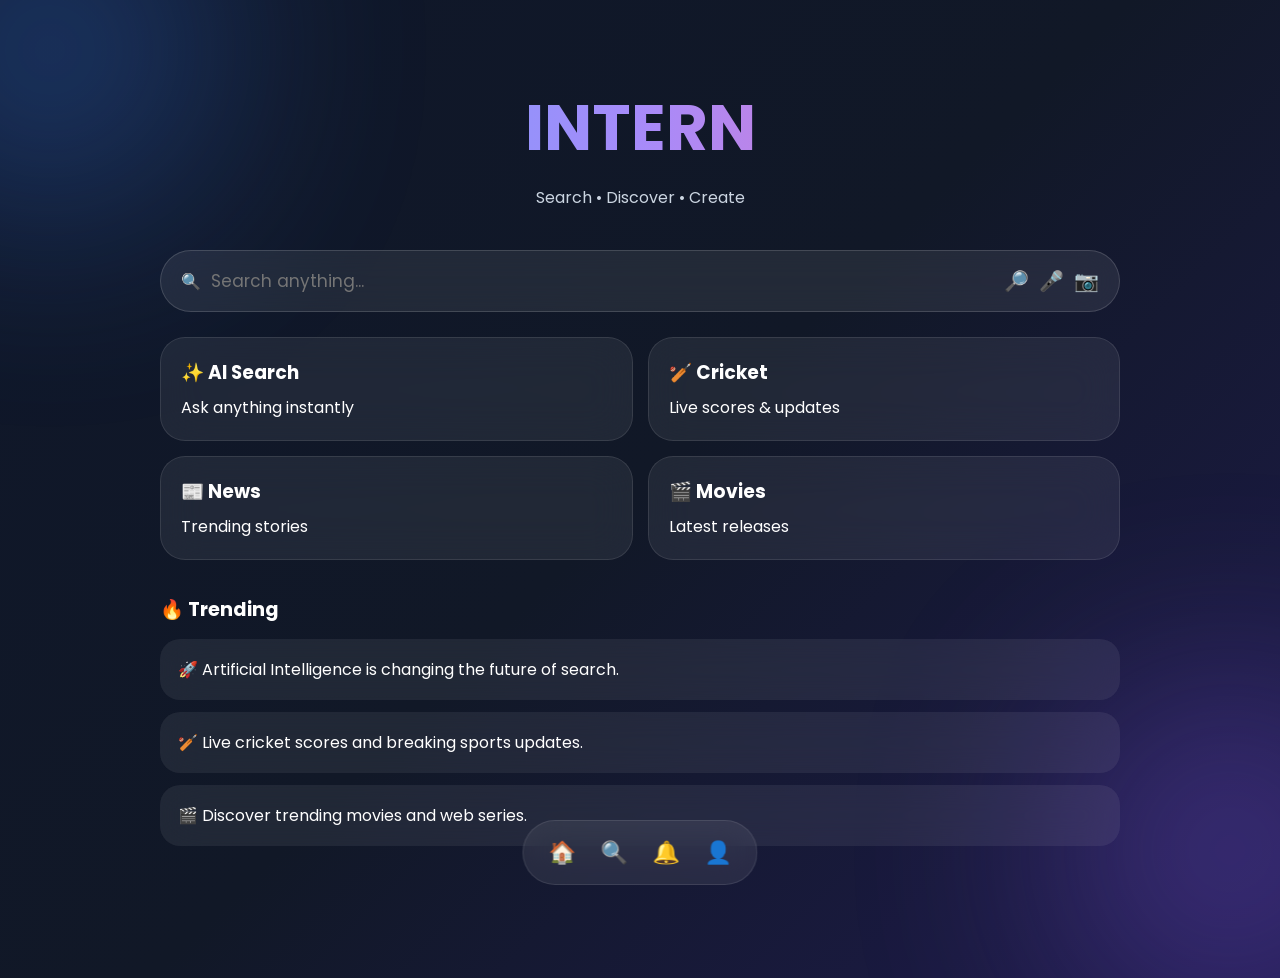
==== index.html @ 90d8533b "Update index.html" ====
<!DOCTYPE html>
<html lang="en">
<head>
<meta charset="UTF-8">
<meta name="viewport" content="width=device-width, initial-scale=1.0">
<title>Intern</title>

<link href="https://fonts.googleapis.com/css2?family=Poppins:wght@300;400;600;700&display=swap" rel="stylesheet">

<style>
*{
margin:0;
padding:0;
box-sizing:border-box;
font-family:'Poppins',sans-serif;
}

body{
background:linear-gradient(135deg,#0f172a,#111827,#1e1b4b);
min-height:100vh;
color:white;
overflow-x:hidden;
}

.glow{
position:fixed;
width:300px;
height:300px;
border-radius:50%;
filter:blur(120px);
opacity:.4;
z-index:-1;
}

.g1{
background:#3b82f6;
top:-100px;
left:-100px;
}

.g2{
background:#8b5cf6;
bottom:-100px;
right:-100px;
}

.container{
padding:30px 20px 120px;
max-width:1000px;
margin:auto;
}

.logo{
font-size:4rem;
font-weight:700;
text-align:center;
background:linear-gradient(90deg,#60a5fa,#a78bfa,#f472b6);
-webkit-background-clip:text;
-webkit-text-fill-color:transparent;
margin-top:50px;
}

.tagline{
text-align:center;
color:#cbd5e1;
margin-top:10px;
margin-bottom:40px;
}

.search{
background:rgba(255,255,255,.08);
backdrop-filter:blur(20px);
border:1px solid rgba(255,255,255,.15);
border-radius:999px;
padding:15px 20px;
display:flex;
align-items:center;
gap:10px;
width:100%;
}

.search input{
flex:1;
background:none;
border:none;
outline:none;
color:white;
font-size:17px;
}

.search button{
background:none;
border:none;
font-size:20px;
cursor:pointer;
color:white;
}

.actions{
display:grid;
grid-template-columns:repeat(2,1fr);
gap:15px;
margin-top:25px;
}

.card{
background:rgba(255,255,255,.07);
backdrop-filter:blur(20px);
border:1px solid rgba(255,255,255,.1);
border-radius:25px;
padding:20px;
transition:.3s;
cursor:pointer;
}

.card:hover{
transform:translateY(-5px);
}

.card h3{
margin-bottom:8px;
}

.section-title{
margin-top:35px;
margin-bottom:15px;
font-size:1.2rem;
}

.news{
background:rgba(255,255,255,.07);
backdrop-filter:blur(20px);
padding:18px;
border-radius:20px;
margin-bottom:12px;
}

.bottom{
position:fixed;
bottom:15px;
left:50%;
transform:translateX(-50%);
background:rgba(255,255,255,.08);
backdrop-filter:blur(20px);
padding:15px 25px;
border-radius:999px;
display:flex;
gap:25px;
border:1px solid rgba(255,255,255,.1);
font-size:22px;
}

.bottom span{
cursor:pointer;
}
</style>
</head>

<body>

<div class="glow g1"></div>
<div class="glow g2"></div>

<div class="container">

<div class="logo">INTERN</div>
<div class="tagline">Search • Discover • Create</div>

<form class="search" action="https://www.google.com/search" method="GET">
<span>🔍</span>
<input type="text" name="q" placeholder="Search anything..." required>
<button type="submit">🔎</button>
<button type="button">🎤</button>
<button type="button">📷</button>
</form>

<div class="actions">

<div class="card">
<h3>✨ AI Search</h3>
<p>Ask anything instantly</p>
</div>

<div class="card">
<h3>🏏 Cricket</h3>
<p>Live scores & updates</p>
</div>

<div class="card">
<h3>📰 News</h3>
<p>Trending stories</p>
</div>

<div class="card">
<h3>🎬 Movies</h3>
<p>Latest releases</p>
</div>

</div>

<h2 class="section-title">🔥 Trending</h2>

<div class="news">
🚀 Artificial Intelligence is changing the future of search.
</div>

<div class="news">
🏏 Live cricket scores and breaking sports updates.
</div>

<div class="news">
🎬 Discover trending movies and web series.
</div>

</div>

<div class="bottom">
<span>🏠</span>
<span>🔍</span>
<span>🔔</span>
<span>👤</span>
</div>

<script>
const cards = document.querySelectorAll('.card');

cards.forEach((card,index)=>{
card.style.opacity='0';
card.style.transform='translateY(30px)';

setTimeout(()=>{
card.style.transition='0.5s';
card.style.opacity='1';
card.style.transform='translateY(0)';
},index*150);
});
</script>

</body>
</html>
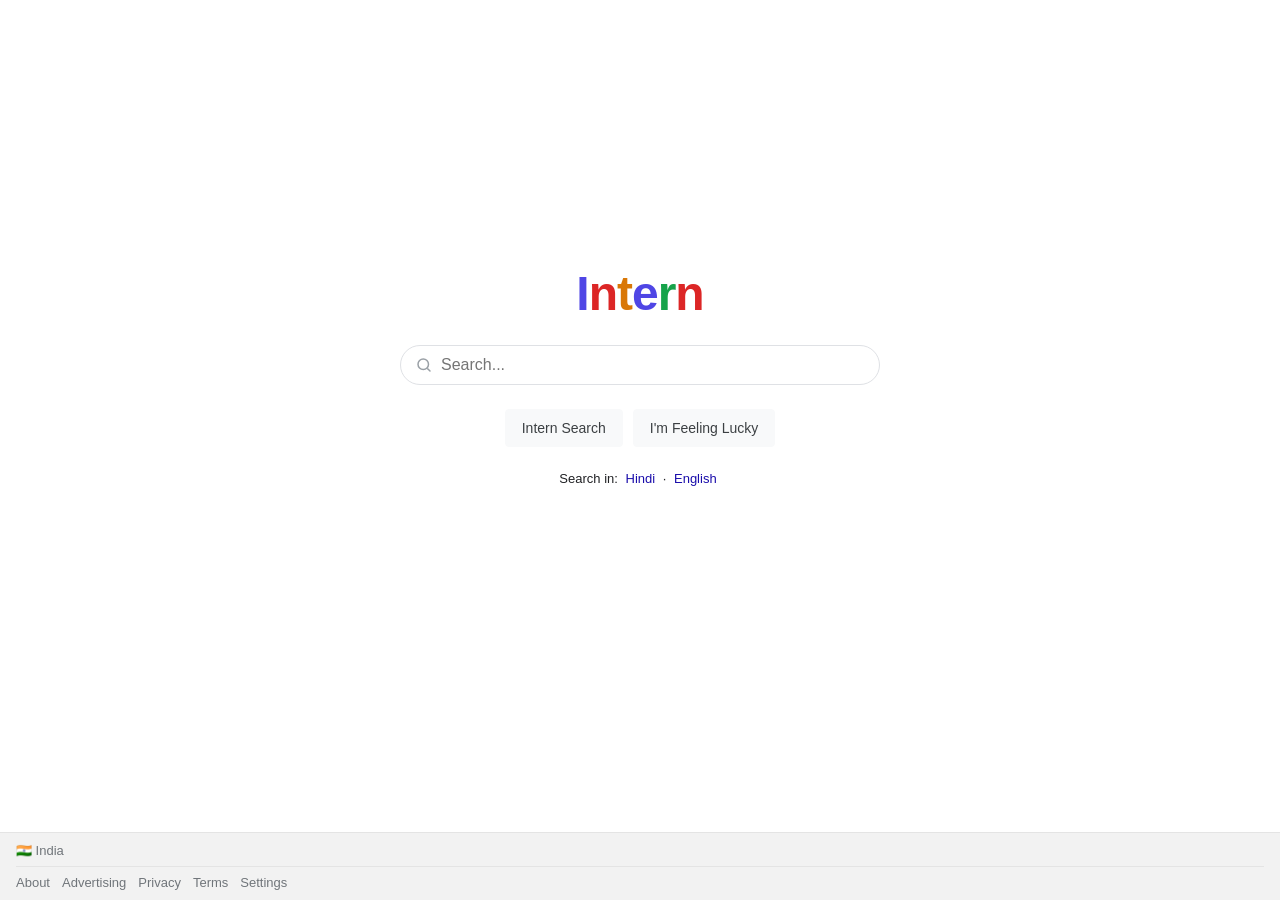
==== commit 091fe0ae: "Update index.html" ====
--- a/index.html
+++ b/index.html
@@ -1,240 +1,262 @@
 <!DOCTYPE html>
 <html lang="en">
 <head>
-<meta charset="UTF-8">
-<meta name="viewport" content="width=device-width, initial-scale=1.0">
-<title>Intern</title>
-
-<link href="https://fonts.googleapis.com/css2?family=Poppins:wght@300;400;600;700&display=swap" rel="stylesheet">
-
-<style>
-*{
-margin:0;
-padding:0;
-box-sizing:border-box;
-font-family:'Poppins',sans-serif;
-}
-
-body{
-background:linear-gradient(135deg,#0f172a,#111827,#1e1b4b);
-min-height:100vh;
-color:white;
-overflow-x:hidden;
-}
-
-.glow{
-position:fixed;
-width:300px;
-height:300px;
-border-radius:50%;
-filter:blur(120px);
-opacity:.4;
-z-index:-1;
-}
-
-.g1{
-background:#3b82f6;
-top:-100px;
-left:-100px;
-}
-
-.g2{
-background:#8b5cf6;
-bottom:-100px;
-right:-100px;
-}
-
-.container{
-padding:30px 20px 120px;
-max-width:1000px;
-margin:auto;
-}
-
-.logo{
-font-size:4rem;
-font-weight:700;
-text-align:center;
-background:linear-gradient(90deg,#60a5fa,#a78bfa,#f472b6);
--webkit-background-clip:text;
--webkit-text-fill-color:transparent;
-margin-top:50px;
-}
-
-.tagline{
-text-align:center;
-color:#cbd5e1;
-margin-top:10px;
-margin-bottom:40px;
-}
-
-.search{
-background:rgba(255,255,255,.08);
-backdrop-filter:blur(20px);
-border:1px solid rgba(255,255,255,.15);
-border-radius:999px;
-padding:15px 20px;
-display:flex;
-align-items:center;
-gap:10px;
-width:100%;
-}
-
-.search input{
-flex:1;
-background:none;
-border:none;
-outline:none;
-color:white;
-font-size:17px;
-}
-
-.search button{
-background:none;
-border:none;
-font-size:20px;
-cursor:pointer;
-color:white;
-}
-
-.actions{
-display:grid;
-grid-template-columns:repeat(2,1fr);
-gap:15px;
-margin-top:25px;
-}
-
-.card{
-background:rgba(255,255,255,.07);
-backdrop-filter:blur(20px);
-border:1px solid rgba(255,255,255,.1);
-border-radius:25px;
-padding:20px;
-transition:.3s;
-cursor:pointer;
-}
-
-.card:hover{
-transform:translateY(-5px);
-}
-
-.card h3{
-margin-bottom:8px;
-}
-
-.section-title{
-margin-top:35px;
-margin-bottom:15px;
-font-size:1.2rem;
-}
-
-.news{
-background:rgba(255,255,255,.07);
-backdrop-filter:blur(20px);
-padding:18px;
-border-radius:20px;
-margin-bottom:12px;
-}
-
-.bottom{
-position:fixed;
-bottom:15px;
-left:50%;
-transform:translateX(-50%);
-background:rgba(255,255,255,.08);
-backdrop-filter:blur(20px);
-padding:15px 25px;
-border-radius:999px;
-display:flex;
-gap:25px;
-border:1px solid rgba(255,255,255,.1);
-font-size:22px;
-}
-
-.bottom span{
-cursor:pointer;
-}
-</style>
+  <meta charset="UTF-8" />
+  <meta name="viewport" content="width=device-width, initial-scale=1.0" />
+  <title>Intern Search</title>
+  <style>
+    * { box-sizing: border-box; margin: 0; padding: 0; }
+    body { font-family: Arial, sans-serif; background: #fff; }
+
+    /* HOME */
+    #home { min-height: 100vh; display: flex; flex-direction: column; }
+    #home-inner { flex: 1; display: flex; flex-direction: column; align-items: center; justify-content: center; padding: 0 16px 80px; }
+    .logo { font-size: 48px; font-weight: 700; letter-spacing: -1px; cursor: pointer; }
+    .logo span:nth-child(1) { color: #4f46e5; }
+    .logo span:nth-child(2) { color: #dc2626; }
+    .logo span:nth-child(3) { color: #d97706; }
+    .logo span:nth-child(4) { color: #4f46e5; }
+    .logo span:nth-child(5) { color: #16a34a; }
+    .logo span:nth-child(6) { color: #dc2626; }
+    .search-bar { display: flex; align-items: center; border: 1px solid #dfe1e5; border-radius: 24px; padding: 10px 14px; gap: 8px; width: 100%; max-width: 480px; margin-top: 24px; }
+    .search-bar:focus-within { box-shadow: 0 1px 6px rgba(32,33,36,0.28); border-color: transparent; }
+    .search-bar input { flex: 1; border: none; outline: none; font-size: 16px; color: #202124; min-width: 0; }
+    .clear-btn { background: none; border: none; cursor: pointer; padding: 2px; display: none; }
+    .home-btns { display: flex; gap: 10px; margin-top: 24px; flex-wrap: wrap; justify-content: center; }
+    .home-btn { background: #f8f9fa; border: 1px solid #f8f9fa; border-radius: 4px; padding: 10px 16px; font-size: 14px; color: #3c4043; cursor: pointer; }
+    .home-btn:hover { border-color: #dadce0; box-shadow: 0 1px 2px rgba(0,0,0,0.1); }
+    .lang-line { margin-top: 24px; font-size: 13px; color: #202124; }
+    .lang-line a { color: #1a0dab; text-decoration: none; margin: 0 4px; }
+    #home-footer { background: #f2f2f2; border-top: 1px solid #e4e4e4; padding: 10px 16px; }
+    .footer-links { display: flex; flex-wrap: wrap; gap: 12px; margin-top: 8px; border-top: 1px solid #e4e4e4; padding-top: 8px; }
+    .footer-links a { color: #70757a; text-decoration: none; font-size: 13px; }
+
+    /* RESULTS */
+    #results { display: none; min-height: 100vh; }
+    #top-nav { position: sticky; top: 0; background: #fff; z-index: 100; border-bottom: 1px solid #ebebeb; }
+    #nav-inner { display: flex; align-items: center; padding: 8px 12px; gap: 10px; }
+    .mini-logo { font-size: 24px; font-weight: 700; cursor: pointer; letter-spacing: -1px; flex-shrink: 0; }
+    .top-bar { display: flex; align-items: center; border: 1px solid #dfe1e5; border-radius: 22px; padding: 7px 12px; gap: 6px; flex: 1; min-width: 0; }
+    .top-bar input { flex: 1; border: none; outline: none; font-size: 15px; color: #202124; min-width: 0; }
+    .avatar { width: 30px; height: 30px; border-radius: 50%; background: linear-gradient(135deg,#4f46e5,#7c3aed); color: #fff; display: flex; align-items: center; justify-content: center; font-weight: 700; font-size: 13px; flex-shrink: 0; }
+    #tabs { display: flex; overflow-x: auto; padding: 0 12px; border-top: 1px solid #ebebeb; scrollbar-width: none; }
+    #tabs::-webkit-scrollbar { display: none; }
+    .tab-btn { background: none; border: none; border-bottom: 3px solid transparent; padding: 9px 12px; font-size: 13px; color: #70757a; cursor: pointer; white-space: nowrap; font-family: Arial,sans-serif; flex-shrink: 0; }
+    .tab-btn.active { color: #1a73e8; border-bottom: 3px solid #1a73e8; }
+    #results-body { padding: 10px 14px 40px; }
+    .stats { font-size: 12px; color: #70757a; margin-bottom: 14px; }
+    .result-item { margin-bottom: 24px; }
+    .result-site { display: flex; align-items: center; gap: 6px; margin-bottom: 3px; }
+    .site-name { font-size: 13px; color: #202124; overflow: hidden; text-overflow: ellipsis; white-space: nowrap; }
+    .site-url { font-size: 11px; color: #70757a; overflow: hidden; text-overflow: ellipsis; white-space: nowrap; }
+    .result-title { display: block; font-size: 17px; color: #1a0dab; text-decoration: none; line-height: 1.3; margin-bottom: 3px; word-break: break-word; }
+    .result-title:hover { text-decoration: underline; }
+    .result-snippet { font-size: 13px; color: #4d5156; line-height: 1.55; word-break: break-word; }
+    .image-grid { display: grid; grid-template-columns: repeat(3,1fr); gap: 6px; }
+    .image-card img { width: 100%; height: 90px; object-fit: cover; border-radius: 6px; background: #f8f9fa; display: block; }
+    .image-cap { font-size: 10px; color: #70757a; margin-top: 3px; overflow: hidden; text-overflow: ellipsis; white-space: nowrap; }
+    .loading-bar { height: 3px; background: #e8eaed; border-radius: 2px; overflow: hidden; margin-bottom: 10px; }
+    .loading-fill { height: 100%; width: 60%; background: linear-gradient(90deg,#4285F4,#34A853,#FBBC05,#EA4335); animation: ldAnim 1.2s ease-in-out infinite; }
+    @keyframes ldAnim { 0%{transform:translateX(-100%)} 100%{transform:translateX(200%)} }
+    .error-box { background: #fef7f0; border: 1px solid #f5c6a0; border-radius: 8px; padding: 14px; color: #c45500; font-size: 13px; margin-top: 8px; }
+    .related-box { margin-top: 24px; }
+    .related-title { font-size: 16px; color: #202124; font-weight: 400; margin-bottom: 10px; }
+    .related-grid { display: grid; grid-template-columns: 1fr 1fr; }
+    .related-chip { display: flex; align-items: center; gap: 10px; padding: 12px 0; border-top: 1px solid #ebebeb; color: #202124; font-size: 13px; cursor: pointer; }
+    .pagination { display: flex; flex-direction: column; align-items: center; margin-top: 32px; gap: 12px; }
+    .page-btns { display: flex; flex-wrap: wrap; justify-content: center; gap: 2px; }
+    .page-btn { background: none; border: none; color: #1a0dab; font-size: 13px; cursor: pointer; padding: 7px 10px; font-family: Arial,sans-serif; }
+    .page-num { background: none; border: none; font-size: 13px; cursor: pointer; padding: 7px 10px; color: #70757a; font-family: Arial,sans-serif; }
+    .page-num.active { color: #1a0dab; font-weight: 700; text-decoration: underline; }
+    .pagi-logo { font-size: 24px; font-weight: 700; letter-spacing: 2px; }
+  </style>
 </head>
-
 <body>
 
-<div class="glow g1"></div>
-<div class="glow g2"></div>
-
-<div class="container">
-
-<div class="logo">INTERN</div>
-<div class="tagline">Search • Discover • Create</div>
-
-<form class="search" action="https://www.google.com/search" method="GET">
-<span>🔍</span>
-<input type="text" name="q" placeholder="Search anything..." required>
-<button type="submit">🔎</button>
-<button type="button">🎤</button>
-<button type="button">📷</button>
-</form>
-
-<div class="actions">
-
-<div class="card">
-<h3>✨ AI Search</h3>
-<p>Ask anything instantly</p>
+<!-- HOME -->
+<div id="home">
+  <div id="home-inner">
+    <div class="logo" onclick="goHome()">
+      <span>I</span><span>n</span><span>t</span><span>e</span><span>r</span><span>n</span>
+    </div>
+    <div class="search-bar">
+      <svg width="18" height="18" viewBox="0 0 24 24" fill="none"><circle cx="11" cy="11" r="7" stroke="#9aa0a6" stroke-width="2"/><path d="M20 20l-3-3" stroke="#9aa0a6" stroke-width="2" stroke-linecap="round"/></svg>
+      <input id="home-input" type="text" placeholder="Search..." onkeydown="if(event.key==='Enter')doSearch()" oninput="toggleClear('home-input','home-clear')" />
+      <button class="clear-btn" id="home-clear" onclick="clearInput('home-input','home-clear')">
+        <svg width="14" height="14" viewBox="0 0 24 24" fill="none"><path d="M18 6L6 18M6 6l12 12" stroke="#9aa0a6" stroke-width="2" stroke-linecap="round"/></svg>
+      </button>
+    </div>
+    <div class="home-btns">
+      <button class="home-btn" onclick="doSearch()">Intern Search</button>
+      <button class="home-btn" onclick="luckySearch()">I'm Feeling Lucky</button>
+    </div>
+    <div class="lang-line">Search in: <a href="#">Hindi</a> · <a href="#">English</a></div>
+  </div>
+  <div id="home-footer">
+    <div style="color:#70757a;font-size:13px;">🇮🇳 India</div>
+    <div class="footer-links">
+      <a href="#">About</a><a href="#">Advertising</a><a href="#">Privacy</a><a href="#">Terms</a><a href="#">Settings</a>
+    </div>
+  </div>
 </div>
 
-<div class="card">
-<h3>🏏 Cricket</h3>
-<p>Live scores & updates</p>
+<!-- RESULTS -->
+<div id="results">
+  <div id="top-nav">
+    <div id="nav-inner">
+      <div class="mini-logo" onclick="goHome()">
+        <span style="color:#4f46e5">I</span><span style="color:#dc2626">n</span><span style="color:#d97706">t</span><span style="color:#4f46e5">e</span><span style="color:#16a34a">r</span><span style="color:#dc2626">n</span>
+      </div>
+      <div class="top-bar">
+        <input id="top-input" type="text" onkeydown="if(event.key==='Enter')doSearch()" oninput="toggleClear('top-input','top-clear')" />
+        <button class="clear-btn" id="top-clear" onclick="clearInput('top-input','top-clear')">
+          <svg width="13" height="13" viewBox="0 0 24 24" fill="none"><path d="M18 6L6 18M6 6l12 12" stroke="#9aa0a6" stroke-width="2" stroke-linecap="round"/></svg>
+        </button>
+        <button style="background:none;border:none;cursor:pointer;padding:2px;display:flex;" onclick="doSearch()">
+          <svg width="16" height="16" viewBox="0 0 24 24" fill="none"><circle cx="11" cy="11" r="7" stroke="#4285F4" stroke-width="2.5"/><path d="M20 20l-3-3" stroke="#4285F4" stroke-width="2.5" stroke-linecap="round"/></svg>
+        </button>
+      </div>
+      <div class="avatar">I</div>
+    </div>
+    <div id="tabs">
+      <button class="tab-btn active" onclick="switchTab('all',this)">🔍 All</button>
+      <button class="tab-btn" onclick="switchTab('images',this)">🖼️ Images</button>
+      <button class="tab-btn" onclick="switchTab('news',this)">📰 News</button>
+      <button class="tab-btn" onclick="switchTab('videos',this)">▶️ Videos</button>
+    </div>
+  </div>
+  <div id="results-body"></div>
 </div>
 
-<div class="card">
-<h3>📰 News</h3>
-<p>Trending stories</p>
-</div>
-
-<div class="card">
-<h3>🎬 Movies</h3>
-<p>Latest releases</p>
-</div>
-
-</div>
-
-<h2 class="section-title">🔥 Trending</h2>
-
-<div class="news">
-🚀 Artificial Intelligence is changing the future of search.
-</div>
-
-<div class="news">
-🏏 Live cricket scores and breaking sports updates.
-</div>
-
-<div class="news">
-🎬 Discover trending movies and web series.
-</div>
-
-</div>
-
-<div class="bottom">
-<span>🏠</span>
-<span>🔍</span>
-<span>🔔</span>
-<span>👤</span>
-</div>
-
 <script>
-const cards = document.querySelectorAll('.card');
-
-cards.forEach((card,index)=>{
-card.style.opacity='0';
-card.style.transform='translateY(30px)';
-
-setTimeout(()=>{
-card.style.transition='0.5s';
-card.style.opacity='1';
-card.style.transform='translateY(0)';
-},index*150);
-});
+  const API_KEY = "AIzaSyDwLzUnqgYWAl9aduuKlgVFkV1GH8BOzTs";
+  const CX = "740bcc7132d864837";
+
+  let currentQuery = "";
+  let currentTab = "all";
+  let currentStart = 1;
+
+  function toggleClear(inputId, btnId) {
+    const val = document.getElementById(inputId).value;
+    document.getElementById(btnId).style.display = val ? "flex" : "none";
+  }
+
+  function clearInput(inputId, btnId) {
+    document.getElementById(inputId).value = "";
+    document.getElementById(btnId).style.display = "none";
+    document.getElementById(inputId).focus();
+  }
+
+  function goHome() {
+    document.getElementById("home").style.display = "flex";
+    document.getElementById("results").style.display = "none";
+    document.getElementById("home-input").value = "";
+    currentTab = "all";
+    document.querySelectorAll(".tab-btn").forEach(b => b.classList.remove("active"));
+    document.querySelector(".tab-btn").classList.add("active");
+  }
+
+  function luckySearch() {
+    const picks = ["AI tools 2026","best movies 2026","how to code Python","latest tech news"];
+    const p = picks[Math.floor(Math.random() * picks.length)];
+    document.getElementById("home-input").value = p;
+    doSearch();
+  }
+
+  function switchTab(tab, btn) {
+    currentTab = tab;
+    document.querySelectorAll(".tab-btn").forEach(b => b.classList.remove("active"));
+    btn.classList.add("active");
+    doSearch(currentQuery, tab, 1);
+  }
+
+  async function doSearch(q, tab, start) {
+    q = q || document.getElementById(document.getElementById("home").style.display !== "none" ? "home-input" : "top-input").value.trim();
+    if (!q) return;
+
+    tab = tab || currentTab;
+    start = start || 1;
+    currentQuery = q;
+    currentTab = tab;
+    currentStart = start;
+
+    document.getElementById("home").style.display = "none";
+    document.getElementById("results").style.display = "block";
+    document.getElementById("top-input").value = q;
+
+    const body = document.getElementById("results-body");
+    body.innerHTML = '<div class="loading-bar"><div class="loading-fill"></div></div>';
+
+    const searchType = tab === "images" ? "&searchType=image" : "";
+    const tabQ = tab === "news" ? q + " news" : tab === "videos" ? q + " video" : q;
+
+    try {
+      const url = `https://www.googleapis.com/customsearch/v1?key=${API_KEY}&cx=${CX}&q=${encodeURIComponent(tabQ)}&start=${start}&num=10${searchType}`;
+      const res = await fetch(url);
+      const data = await res.json();
+
+      if (data.error) {
+        body.innerHTML = `<div class="error-box">⚠️ ${data.error.message}<br><small>API key ya Search Engine ID check karo.</small></div>`;
+        return;
+      }
+
+      const total = Number(data.searchInformation?.totalResults || 0).toLocaleString();
+      const time = data.searchInformation?.formattedSearchTime || "0";
+      let html = `<p class="stats">About ${total} results (${time} seconds)</p>`;
+
+      if (tab === "images") {
+        html += '<div class="image-grid">';
+        (data.items || []).forEach(item => {
+          html += `<a class="image-card" href="${item.image?.contextLink || item.link}" target="_blank">
+            <img src="${item.link}" alt="${item.title}" onerror="this.style.display='none'" />
+            <div class="image-cap">${item.displayLink}</div>
+          </a>`;
+        });
+        html += '</div>';
+      } else {
+        (data.items || []).forEach(item => {
+          html += `<div class="result-item">
+            <div class="result-site">
+              <img src="https://www.google.com/s2/favicons?domain=${item.displayLink}&sz=16" width="14" height="14" style="border-radius:2px;flex-shrink:0" onerror="this.style.display='none'" />
+              <div style="min-width:0">
+                <div class="site-name">${item.displayLink}</div>
+                <div class="site-url">${item.formattedUrl}</div>
+              </div>
+            </div>
+            <a class="result-title" href="${item.link}" target="_blank">${item.htmlTitle || item.title}</a>
+            <p class="result-snippet">${item.htmlSnippet || item.snippet}</p>
+          </div>`;
+        });
+
+        // Related searches
+        if (data.relatedSearches?.nextPage) {
+          html += '<div class="related-box"><p class="related-title">Related searches</p><div class="related-grid">';
+          data.relatedSearches.nextPage.forEach(r => {
+            html += `<div class="related-chip" onclick="doSearch('${r.title.replace(/'/g,"\\'")}','${tab}',1)">🔍 ${r.title}</div>`;
+          });
+          html += '</div></div>';
+        }
+
+        // Pagination
+        html += `<div class="pagination"><div class="page-btns">`;
+        if (start > 1) html += `<button class="page-btn" onclick="doSearch('${currentQuery}','${tab}',${start-10})">◀ Prev</button>`;
+        for (let p = 1; p <= 10; p++) {
+          const s = (p-1)*10+1;
+          html += `<button class="${s===start?'page-num active':'page-num'}" onclick="doSearch('${currentQuery}','${tab}',${s})">${p}</button>`;
+        }
+        html += `<button class="page-btn" onclick="doSearch('${currentQuery}','${tab}',${start+10})">Next ▶</button>`;
+        html += `</div><div class="pagi-logo"><span style="color:#4285F4">I</span><span style="color:#EA4335">n</span><span style="color:#FBBC05">t</span><span style="color:#4285F4">e</span><span style="color:#34A853">r</span><span style="color:#EA4335">n</span></div></div>`;
+      }
+
+      if (!data.items?.length) {
+        html = `<div style="font-size:14px;color:#202124;margin-top:20px"><p>No results for <strong>${q}</strong>.</p><ul style="color:#666;font-size:13px;line-height:2;padding-left:20px;margin-top:12px"><li>Check spelling</li><li>Try different keywords</li></ul></div>`;
+      }
+
+      body.innerHTML = html;
+    } catch(e) {
+      body.innerHTML = `<div class="error-box">⚠️ Search failed. API key check karo.</div>`;
+    }
+  }
 </script>
-
 </body>
 </html>
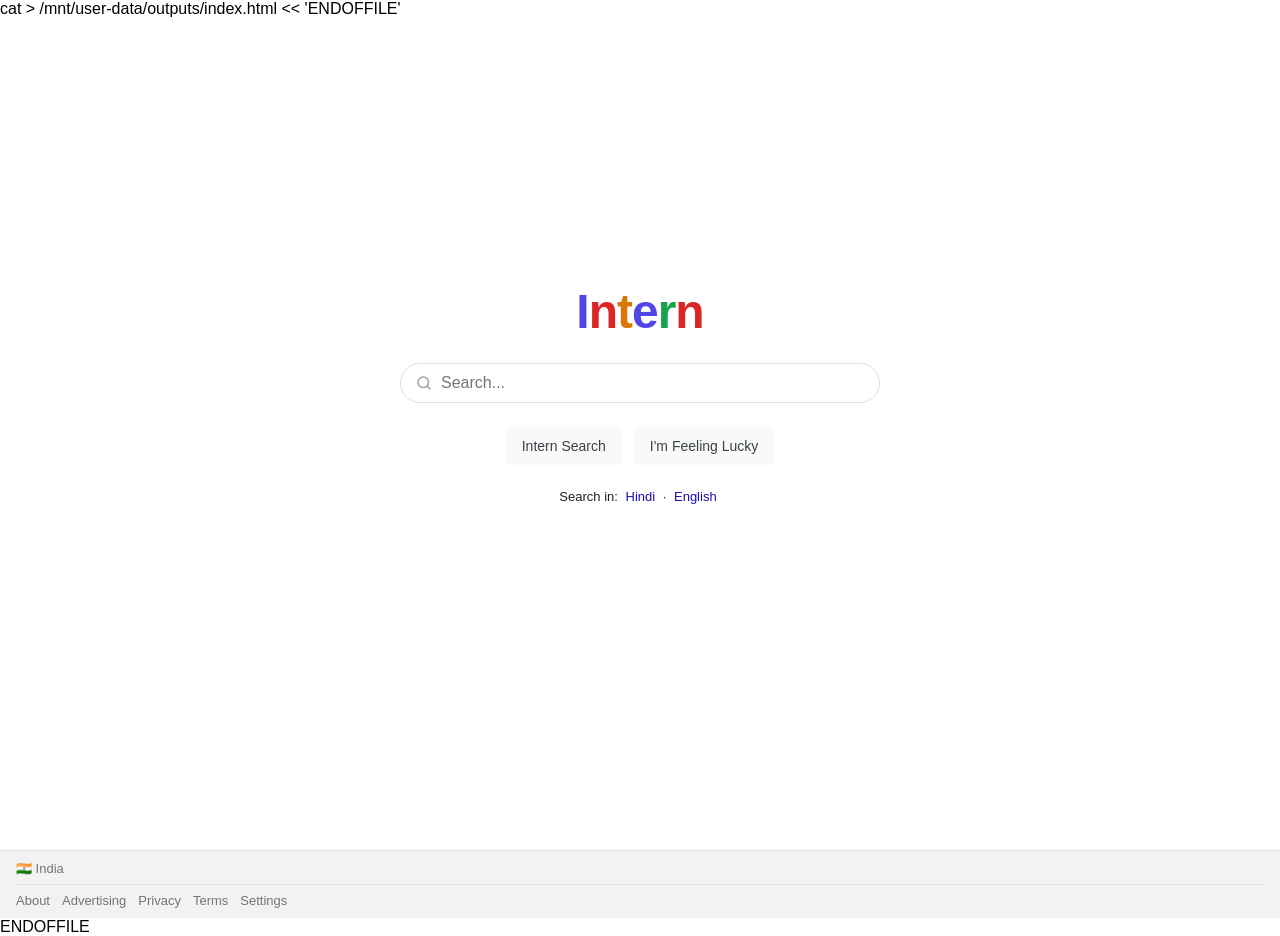
==== commit 4e932303: "Update index.html" ====
--- a/index.html
+++ b/index.html
@@ -1,3 +1,4 @@
+ cat > /mnt/user-data/outputs/index.html << 'ENDOFFILE'
 <!DOCTYPE html>
 <html lang="en">
 <head>
@@ -7,68 +8,61 @@
   <style>
     * { box-sizing: border-box; margin: 0; padding: 0; }
     body { font-family: Arial, sans-serif; background: #fff; }
-
-    /* HOME */
     #home { min-height: 100vh; display: flex; flex-direction: column; }
     #home-inner { flex: 1; display: flex; flex-direction: column; align-items: center; justify-content: center; padding: 0 16px 80px; }
     .logo { font-size: 48px; font-weight: 700; letter-spacing: -1px; cursor: pointer; }
-    .logo span:nth-child(1) { color: #4f46e5; }
-    .logo span:nth-child(2) { color: #dc2626; }
-    .logo span:nth-child(3) { color: #d97706; }
-    .logo span:nth-child(4) { color: #4f46e5; }
-    .logo span:nth-child(5) { color: #16a34a; }
-    .logo span:nth-child(6) { color: #dc2626; }
-    .search-bar { display: flex; align-items: center; border: 1px solid #dfe1e5; border-radius: 24px; padding: 10px 14px; gap: 8px; width: 100%; max-width: 480px; margin-top: 24px; }
-    .search-bar:focus-within { box-shadow: 0 1px 6px rgba(32,33,36,0.28); border-color: transparent; }
-    .search-bar input { flex: 1; border: none; outline: none; font-size: 16px; color: #202124; min-width: 0; }
-    .clear-btn { background: none; border: none; cursor: pointer; padding: 2px; display: none; }
-    .home-btns { display: flex; gap: 10px; margin-top: 24px; flex-wrap: wrap; justify-content: center; }
-    .home-btn { background: #f8f9fa; border: 1px solid #f8f9fa; border-radius: 4px; padding: 10px 16px; font-size: 14px; color: #3c4043; cursor: pointer; }
-    .home-btn:hover { border-color: #dadce0; box-shadow: 0 1px 2px rgba(0,0,0,0.1); }
-    .lang-line { margin-top: 24px; font-size: 13px; color: #202124; }
-    .lang-line a { color: #1a0dab; text-decoration: none; margin: 0 4px; }
-    #home-footer { background: #f2f2f2; border-top: 1px solid #e4e4e4; padding: 10px 16px; }
-    .footer-links { display: flex; flex-wrap: wrap; gap: 12px; margin-top: 8px; border-top: 1px solid #e4e4e4; padding-top: 8px; }
-    .footer-links a { color: #70757a; text-decoration: none; font-size: 13px; }
-
-    /* RESULTS */
-    #results { display: none; min-height: 100vh; }
-    #top-nav { position: sticky; top: 0; background: #fff; z-index: 100; border-bottom: 1px solid #ebebeb; }
-    #nav-inner { display: flex; align-items: center; padding: 8px 12px; gap: 10px; }
-    .mini-logo { font-size: 24px; font-weight: 700; cursor: pointer; letter-spacing: -1px; flex-shrink: 0; }
-    .top-bar { display: flex; align-items: center; border: 1px solid #dfe1e5; border-radius: 22px; padding: 7px 12px; gap: 6px; flex: 1; min-width: 0; }
-    .top-bar input { flex: 1; border: none; outline: none; font-size: 15px; color: #202124; min-width: 0; }
-    .avatar { width: 30px; height: 30px; border-radius: 50%; background: linear-gradient(135deg,#4f46e5,#7c3aed); color: #fff; display: flex; align-items: center; justify-content: center; font-weight: 700; font-size: 13px; flex-shrink: 0; }
-    #tabs { display: flex; overflow-x: auto; padding: 0 12px; border-top: 1px solid #ebebeb; scrollbar-width: none; }
-    #tabs::-webkit-scrollbar { display: none; }
-    .tab-btn { background: none; border: none; border-bottom: 3px solid transparent; padding: 9px 12px; font-size: 13px; color: #70757a; cursor: pointer; white-space: nowrap; font-family: Arial,sans-serif; flex-shrink: 0; }
-    .tab-btn.active { color: #1a73e8; border-bottom: 3px solid #1a73e8; }
-    #results-body { padding: 10px 14px 40px; }
-    .stats { font-size: 12px; color: #70757a; margin-bottom: 14px; }
-    .result-item { margin-bottom: 24px; }
-    .result-site { display: flex; align-items: center; gap: 6px; margin-bottom: 3px; }
-    .site-name { font-size: 13px; color: #202124; overflow: hidden; text-overflow: ellipsis; white-space: nowrap; }
-    .site-url { font-size: 11px; color: #70757a; overflow: hidden; text-overflow: ellipsis; white-space: nowrap; }
-    .result-title { display: block; font-size: 17px; color: #1a0dab; text-decoration: none; line-height: 1.3; margin-bottom: 3px; word-break: break-word; }
-    .result-title:hover { text-decoration: underline; }
-    .result-snippet { font-size: 13px; color: #4d5156; line-height: 1.55; word-break: break-word; }
-    .image-grid { display: grid; grid-template-columns: repeat(3,1fr); gap: 6px; }
-    .image-card img { width: 100%; height: 90px; object-fit: cover; border-radius: 6px; background: #f8f9fa; display: block; }
-    .image-cap { font-size: 10px; color: #70757a; margin-top: 3px; overflow: hidden; text-overflow: ellipsis; white-space: nowrap; }
-    .loading-bar { height: 3px; background: #e8eaed; border-radius: 2px; overflow: hidden; margin-bottom: 10px; }
-    .loading-fill { height: 100%; width: 60%; background: linear-gradient(90deg,#4285F4,#34A853,#FBBC05,#EA4335); animation: ldAnim 1.2s ease-in-out infinite; }
+    .logo span:nth-child(1){color:#4f46e5} .logo span:nth-child(2){color:#dc2626}
+    .logo span:nth-child(3){color:#d97706} .logo span:nth-child(4){color:#4f46e5}
+    .logo span:nth-child(5){color:#16a34a} .logo span:nth-child(6){color:#dc2626}
+    .search-bar { display:flex; align-items:center; border:1px solid #dfe1e5; border-radius:24px; padding:10px 14px; gap:8px; width:100%; max-width:480px; margin-top:24px; }
+    .search-bar:focus-within { box-shadow:0 1px 6px rgba(32,33,36,0.28); border-color:transparent; }
+    .search-bar input { flex:1; border:none; outline:none; font-size:16px; color:#202124; min-width:0; }
+    .clear-btn { background:none; border:none; cursor:pointer; padding:2px; display:none; align-items:center; }
+    .home-btns { display:flex; gap:10px; margin-top:24px; flex-wrap:wrap; justify-content:center; }
+    .home-btn { background:#f8f9fa; border:1px solid #f8f9fa; border-radius:4px; padding:10px 16px; font-size:14px; color:#3c4043; cursor:pointer; }
+    .home-btn:hover { border-color:#dadce0; box-shadow:0 1px 2px rgba(0,0,0,0.1); }
+    .lang-line { margin-top:24px; font-size:13px; color:#202124; }
+    .lang-line a { color:#1a0dab; text-decoration:none; margin:0 4px; }
+    #home-footer { background:#f2f2f2; border-top:1px solid #e4e4e4; padding:10px 16px; }
+    .footer-links { display:flex; flex-wrap:wrap; gap:12px; margin-top:8px; border-top:1px solid #e4e4e4; padding-top:8px; }
+    .footer-links a { color:#70757a; text-decoration:none; font-size:13px; }
+    #results { display:none; min-height:100vh; }
+    #top-nav { position:sticky; top:0; background:#fff; z-index:100; border-bottom:1px solid #ebebeb; }
+    #nav-inner { display:flex; align-items:center; padding:8px 12px; gap:10px; }
+    .mini-logo { font-size:24px; font-weight:700; cursor:pointer; letter-spacing:-1px; flex-shrink:0; }
+    .top-bar { display:flex; align-items:center; border:1px solid #dfe1e5; border-radius:22px; padding:7px 12px; gap:6px; flex:1; min-width:0; }
+    .top-bar input { flex:1; border:none; outline:none; font-size:15px; color:#202124; min-width:0; }
+    .avatar { width:30px; height:30px; border-radius:50%; background:linear-gradient(135deg,#4f46e5,#7c3aed); color:#fff; display:flex; align-items:center; justify-content:center; font-weight:700; font-size:13px; flex-shrink:0; }
+    #tabs { display:flex; overflow-x:auto; padding:0 12px; border-top:1px solid #ebebeb; scrollbar-width:none; }
+    #tabs::-webkit-scrollbar { display:none; }
+    .tab-btn { background:none; border:none; border-bottom:3px solid transparent; padding:9px 12px; font-size:13px; color:#70757a; cursor:pointer; white-space:nowrap; font-family:Arial,sans-serif; flex-shrink:0; }
+    .tab-btn.active { color:#1a73e8; border-bottom:3px solid #1a73e8; }
+    #results-body { padding:10px 14px 40px; }
+    .stats { font-size:12px; color:#70757a; margin-bottom:14px; }
+    .result-item { margin-bottom:24px; }
+    .result-site { display:flex; align-items:center; gap:6px; margin-bottom:3px; }
+    .site-name { font-size:13px; color:#202124; overflow:hidden; text-overflow:ellipsis; white-space:nowrap; }
+    .site-url { font-size:11px; color:#70757a; overflow:hidden; text-overflow:ellipsis; white-space:nowrap; }
+    .result-title { display:block; font-size:17px; color:#1a0dab; text-decoration:none; line-height:1.3; margin-bottom:3px; word-break:break-word; }
+    .result-title:hover { text-decoration:underline; }
+    .result-snippet { font-size:13px; color:#4d5156; line-height:1.55; word-break:break-word; }
+    .image-grid { display:grid; grid-template-columns:repeat(3,1fr); gap:6px; }
+    .image-card img { width:100%; height:90px; object-fit:cover; border-radius:6px; background:#f8f9fa; display:block; }
+    .image-cap { font-size:10px; color:#70757a; margin-top:3px; overflow:hidden; text-overflow:ellipsis; white-space:nowrap; }
+    .loading-bar { height:3px; background:#e8eaed; border-radius:2px; overflow:hidden; margin-bottom:10px; }
+    .loading-fill { height:100%; width:60%; background:linear-gradient(90deg,#4285F4,#34A853,#FBBC05,#EA4335); animation:ldAnim 1.2s ease-in-out infinite; }
     @keyframes ldAnim { 0%{transform:translateX(-100%)} 100%{transform:translateX(200%)} }
-    .error-box { background: #fef7f0; border: 1px solid #f5c6a0; border-radius: 8px; padding: 14px; color: #c45500; font-size: 13px; margin-top: 8px; }
-    .related-box { margin-top: 24px; }
-    .related-title { font-size: 16px; color: #202124; font-weight: 400; margin-bottom: 10px; }
-    .related-grid { display: grid; grid-template-columns: 1fr 1fr; }
-    .related-chip { display: flex; align-items: center; gap: 10px; padding: 12px 0; border-top: 1px solid #ebebeb; color: #202124; font-size: 13px; cursor: pointer; }
-    .pagination { display: flex; flex-direction: column; align-items: center; margin-top: 32px; gap: 12px; }
-    .page-btns { display: flex; flex-wrap: wrap; justify-content: center; gap: 2px; }
-    .page-btn { background: none; border: none; color: #1a0dab; font-size: 13px; cursor: pointer; padding: 7px 10px; font-family: Arial,sans-serif; }
-    .page-num { background: none; border: none; font-size: 13px; cursor: pointer; padding: 7px 10px; color: #70757a; font-family: Arial,sans-serif; }
-    .page-num.active { color: #1a0dab; font-weight: 700; text-decoration: underline; }
-    .pagi-logo { font-size: 24px; font-weight: 700; letter-spacing: 2px; }
+    .error-box { background:#fef7f0; border:1px solid #f5c6a0; border-radius:8px; padding:14px; color:#c45500; font-size:13px; margin-top:8px; }
+    .related-box { margin-top:24px; }
+    .related-title { font-size:16px; color:#202124; font-weight:400; margin-bottom:10px; }
+    .related-grid { display:grid; grid-template-columns:1fr 1fr; }
+    .related-chip { display:flex; align-items:center; gap:10px; padding:12px 0; border-top:1px solid #ebebeb; color:#202124; font-size:13px; cursor:pointer; }
+    .pagination { display:flex; flex-direction:column; align-items:center; margin-top:32px; gap:12px; }
+    .page-btns { display:flex; flex-wrap:wrap; justify-content:center; gap:2px; }
+    .page-btn { background:none; border:none; color:#1a0dab; font-size:13px; cursor:pointer; padding:7px 10px; font-family:Arial,sans-serif; }
+    .page-num { background:none; border:none; font-size:13px; cursor:pointer; padding:7px 10px; color:#70757a; font-family:Arial,sans-serif; }
+    .page-num.active { color:#1a0dab; font-weight:700; text-decoration:underline; }
+    .pagi-logo { font-size:24px; font-weight:700; letter-spacing:2px; }
   </style>
 </head>
 <body>
@@ -119,7 +113,7 @@
       <div class="avatar">I</div>
     </div>
     <div id="tabs">
-      <button class="tab-btn active" onclick="switchTab('all',this)">🔍 All</button>
+      <button class="tab-btn active" onclick="switchTab('search',this)">🔍 All</button>
       <button class="tab-btn" onclick="switchTab('images',this)">🖼️ Images</button>
       <button class="tab-btn" onclick="switchTab('news',this)">📰 News</button>
       <button class="tab-btn" onclick="switchTab('videos',this)">▶️ Videos</button>
@@ -129,16 +123,15 @@
 </div>
 
 <script>
-  const API_KEY = "AIzaSyDwLzUnqgYWAl9aduuKlgVFkV1GH8BOzTs";
-  const CX = "740bcc7132d864837";
+  // ✅ YAHAN APNI SERPAPI KEY DAALO
+  const SERP_API_KEY = "adbe7e70353ffb4238a007294b173c28b248e9fdfc731ca89d53df6265f09a16";
 
   let currentQuery = "";
-  let currentTab = "all";
-  let currentStart = 1;
+  let currentTab = "search";
+  let currentPage = 0;
 
   function toggleClear(inputId, btnId) {
-    const val = document.getElementById(inputId).value;
-    document.getElementById(btnId).style.display = val ? "flex" : "none";
+    document.getElementById(btnId).style.display = document.getElementById(inputId).value ? "flex" : "none";
   }
 
   function clearInput(inputId, btnId) {
@@ -151,34 +144,36 @@
     document.getElementById("home").style.display = "flex";
     document.getElementById("results").style.display = "none";
     document.getElementById("home-input").value = "";
-    currentTab = "all";
+    currentTab = "search";
     document.querySelectorAll(".tab-btn").forEach(b => b.classList.remove("active"));
     document.querySelector(".tab-btn").classList.add("active");
   }
 
   function luckySearch() {
     const picks = ["AI tools 2026","best movies 2026","how to code Python","latest tech news"];
-    const p = picks[Math.floor(Math.random() * picks.length)];
+    const p = picks[Math.floor(Math.random()*picks.length)];
     document.getElementById("home-input").value = p;
     doSearch();
   }
 
   function switchTab(tab, btn) {
     currentTab = tab;
+    currentPage = 0;
     document.querySelectorAll(".tab-btn").forEach(b => b.classList.remove("active"));
     btn.classList.add("active");
-    doSearch(currentQuery, tab, 1);
-  }
-
-  async function doSearch(q, tab, start) {
-    q = q || document.getElementById(document.getElementById("home").style.display !== "none" ? "home-input" : "top-input").value.trim();
+    doSearch(currentQuery, tab, 0);
+  }
+
+  async function doSearch(q, tab, page) {
+    const isHome = document.getElementById("home").style.display !== "none";
+    q = q || document.getElementById(isHome ? "home-input" : "top-input").value.trim();
     if (!q) return;
 
-    tab = tab || currentTab;
-    start = start || 1;
+    tab = tab !== undefined ? tab : currentTab;
+    page = page !== undefined ? page : 0;
     currentQuery = q;
     currentTab = tab;
-    currentStart = start;
+    currentPage = page;
 
     document.getElementById("home").style.display = "none";
     document.getElementById("results").style.display = "block";
@@ -187,76 +182,107 @@
     const body = document.getElementById("results-body");
     body.innerHTML = '<div class="loading-bar"><div class="loading-fill"></div></div>';
 
-    const searchType = tab === "images" ? "&searchType=image" : "";
-    const tabQ = tab === "news" ? q + " news" : tab === "videos" ? q + " video" : q;
+    // SerpApi proxy URL
+    const start = page * 10;
+    const url = `https://serpapi.com/search.json?q=${encodeURIComponent(q)}&tbm=${tab === "search" ? "" : tab}&start=${start}&api_key=${SERP_API_KEY}&engine=google`;
 
     try {
-      const url = `https://www.googleapis.com/customsearch/v1?key=${API_KEY}&cx=${CX}&q=${encodeURIComponent(tabQ)}&start=${start}&num=10${searchType}`;
       const res = await fetch(url);
       const data = await res.json();
 
       if (data.error) {
-        body.innerHTML = `<div class="error-box">⚠️ ${data.error.message}<br><small>API key ya Search Engine ID check karo.</small></div>`;
+        body.innerHTML = `<div class="error-box">⚠️ ${data.error}<br><small>SerpApi key check karo.</small></div>`;
         return;
       }
 
-      const total = Number(data.searchInformation?.totalResults || 0).toLocaleString();
-      const time = data.searchInformation?.formattedSearchTime || "0";
-      let html = `<p class="stats">About ${total} results (${time} seconds)</p>`;
-
-      if (tab === "images") {
+      let html = "";
+
+      // Stats
+      const total = data.search_information?.total_results || "";
+      const time = data.search_information?.time_taken_displayed || "";
+      if (total) html += `<p class="stats">About ${Number(total).toLocaleString()} results (${time} seconds)</p>`;
+
+      // Images tab
+      if (tab === "images" && data.images_results) {
         html += '<div class="image-grid">';
-        (data.items || []).forEach(item => {
-          html += `<a class="image-card" href="${item.image?.contextLink || item.link}" target="_blank">
-            <img src="${item.link}" alt="${item.title}" onerror="this.style.display='none'" />
-            <div class="image-cap">${item.displayLink}</div>
+        data.images_results.slice(0, 21).forEach(img => {
+          html += `<a class="image-card" href="${img.link}" target="_blank">
+            <img src="${img.thumbnail}" alt="${img.title}" onerror="this.style.display='none'" />
+            <div class="image-cap">${img.source || ""}</div>
           </a>`;
         });
         html += '</div>';
-      } else {
-        (data.items || []).forEach(item => {
+      }
+
+      // News tab
+      else if (tab === "nws" && data.news_results) {
+        data.news_results.forEach(item => {
+          html += `<div class="result-item">
+            <div class="result-site"><div><div class="site-name">${item.source?.name || ""}</div><div class="site-url">${item.date || ""}</div></div></div>
+            <a class="result-title" href="${item.link}" target="_blank">${item.title}</a>
+            <p class="result-snippet">${item.snippet || ""}</p>
+          </div>`;
+        });
+      }
+
+      // Videos tab
+      else if (tab === "vid" && data.video_results) {
+        data.video_results.forEach(item => {
+          html += `<div class="result-item">
+            <div class="result-site"><div><div class="site-name">${item.platform || ""}</div></div></div>
+            <a class="result-title" href="${item.link}" target="_blank">${item.title}</a>
+            <p class="result-snippet">${item.published_date || ""} · ${item.views ? item.views + " views" : ""}</p>
+          </div>`;
+        });
+      }
+
+      // All / web results
+      else if (data.organic_results) {
+        data.organic_results.forEach(item => {
+          const domain = item.displayed_link?.split("/")[0] || "";
           html += `<div class="result-item">
             <div class="result-site">
-              <img src="https://www.google.com/s2/favicons?domain=${item.displayLink}&sz=16" width="14" height="14" style="border-radius:2px;flex-shrink:0" onerror="this.style.display='none'" />
+              <img src="https://www.google.com/s2/favicons?domain=${domain}&sz=16" width="14" height="14" style="border-radius:2px;flex-shrink:0" onerror="this.style.display='none'" />
               <div style="min-width:0">
-                <div class="site-name">${item.displayLink}</div>
-                <div class="site-url">${item.formattedUrl}</div>
+                <div class="site-name">${domain}</div>
+                <div class="site-url">${item.displayed_link || ""}</div>
               </div>
             </div>
-            <a class="result-title" href="${item.link}" target="_blank">${item.htmlTitle || item.title}</a>
-            <p class="result-snippet">${item.htmlSnippet || item.snippet}</p>
+            <a class="result-title" href="${item.link}" target="_blank">${item.title}</a>
+            <p class="result-snippet">${item.snippet || ""}</p>
           </div>`;
         });
 
         // Related searches
-        if (data.relatedSearches?.nextPage) {
+        if (data.related_searches) {
           html += '<div class="related-box"><p class="related-title">Related searches</p><div class="related-grid">';
-          data.relatedSearches.nextPage.forEach(r => {
-            html += `<div class="related-chip" onclick="doSearch('${r.title.replace(/'/g,"\\'")}','${tab}',1)">🔍 ${r.title}</div>`;
+          data.related_searches.forEach(r => {
+            html += `<div class="related-chip" onclick="doSearch('${r.query.replace(/'/g,"\\'")}','search',0)">🔍 ${r.query}</div>`;
           });
           html += '</div></div>';
         }
 
         // Pagination
         html += `<div class="pagination"><div class="page-btns">`;
-        if (start > 1) html += `<button class="page-btn" onclick="doSearch('${currentQuery}','${tab}',${start-10})">◀ Prev</button>`;
-        for (let p = 1; p <= 10; p++) {
-          const s = (p-1)*10+1;
-          html += `<button class="${s===start?'page-num active':'page-num'}" onclick="doSearch('${currentQuery}','${tab}',${s})">${p}</button>`;
+        if (page > 0) html += `<button class="page-btn" onclick="doSearch('${q}','${tab}',${page-1})">◀ Prev</button>`;
+        for (let p = 0; p < 10; p++) {
+          html += `<button class="${p===page?'page-num active':'page-num'}" onclick="doSearch('${q}','${tab}',${p})">${p+1}</button>`;
         }
-        html += `<button class="page-btn" onclick="doSearch('${currentQuery}','${tab}',${start+10})">Next ▶</button>`;
+        html += `<button class="page-btn" onclick="doSearch('${q}','${tab}',${page+1})">Next ▶</button>`;
         html += `</div><div class="pagi-logo"><span style="color:#4285F4">I</span><span style="color:#EA4335">n</span><span style="color:#FBBC05">t</span><span style="color:#4285F4">e</span><span style="color:#34A853">r</span><span style="color:#EA4335">n</span></div></div>`;
       }
 
-      if (!data.items?.length) {
-        html = `<div style="font-size:14px;color:#202124;margin-top:20px"><p>No results for <strong>${q}</strong>.</p><ul style="color:#666;font-size:13px;line-height:2;padding-left:20px;margin-top:12px"><li>Check spelling</li><li>Try different keywords</li></ul></div>`;
+      if (!html || html === "") {
+        html = `<div style="font-size:14px;color:#202124;margin-top:20px"><p>No results for <strong>${q}</strong>.</p></div>`;
       }
 
       body.innerHTML = html;
+
     } catch(e) {
-      body.innerHTML = `<div class="error-box">⚠️ Search failed. API key check karo.</div>`;
+      body.innerHTML = `<div class="error-box">⚠️ Search failed. CORS issue ho sakta hai — SerpApi direct browser se kaam nahi karta. Backend chahiye hoga.</div>`;
     }
   }
 </script>
 </body>
 </html>
+ENDOFFILE
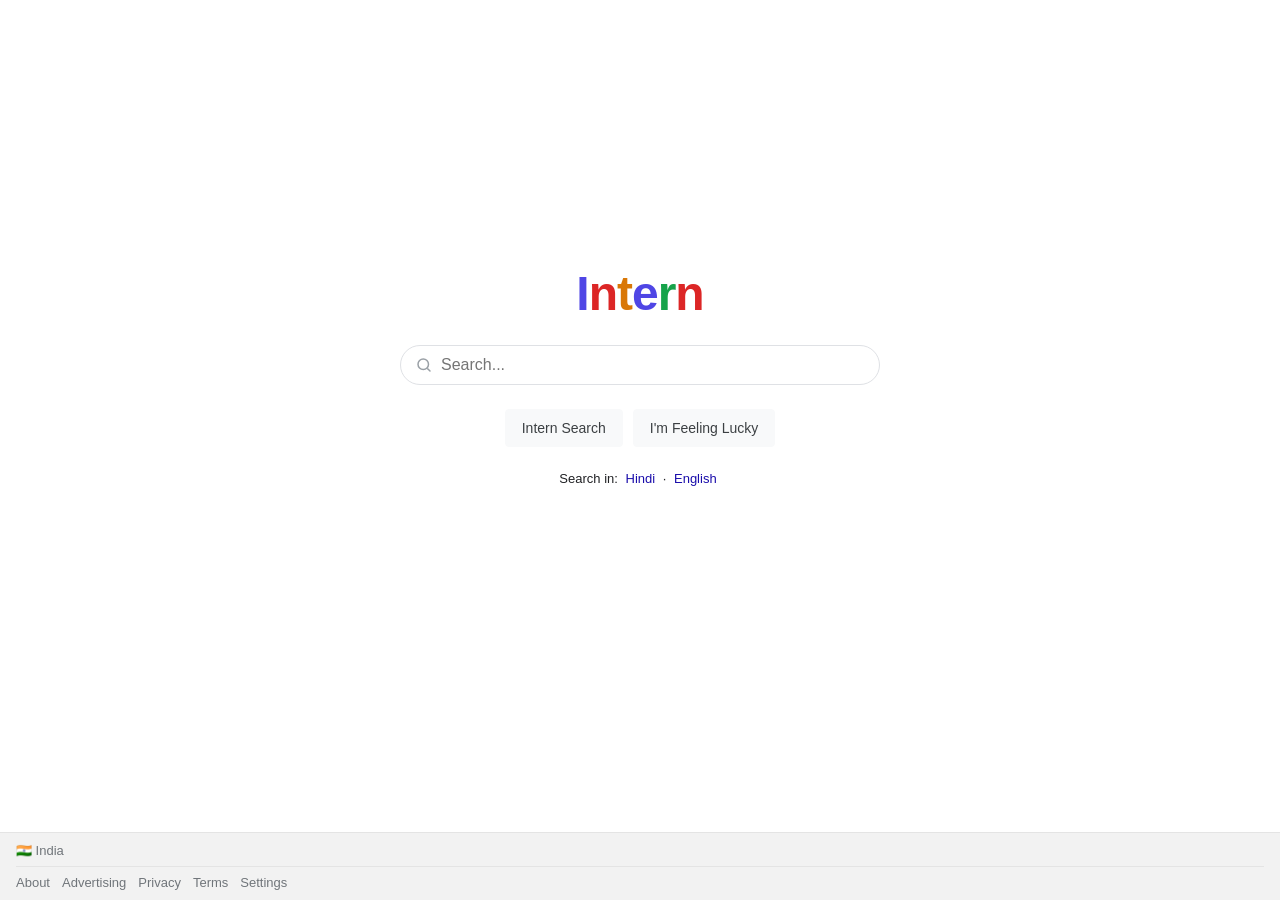
==== commit bb99fd7d: "Update index.html" ====
--- a/index.html
+++ b/index.html
@@ -1,4 +1,3 @@
- cat > /mnt/user-data/outputs/index.html << 'ENDOFFILE'
 <!DOCTYPE html>
 <html lang="en">
 <head>
@@ -47,6 +46,7 @@
     .result-title:hover { text-decoration:underline; }
     .result-snippet { font-size:13px; color:#4d5156; line-height:1.55; word-break:break-word; }
     .image-grid { display:grid; grid-template-columns:repeat(3,1fr); gap:6px; }
+    .image-card { display:block; text-decoration:none; }
     .image-card img { width:100%; height:90px; object-fit:cover; border-radius:6px; background:#f8f9fa; display:block; }
     .image-cap { font-size:10px; color:#70757a; margin-top:3px; overflow:hidden; text-overflow:ellipsis; white-space:nowrap; }
     .loading-bar { height:3px; background:#e8eaed; border-radius:2px; overflow:hidden; margin-bottom:10px; }
@@ -113,21 +113,18 @@
       <div class="avatar">I</div>
     </div>
     <div id="tabs">
-      <button class="tab-btn active" onclick="switchTab('search',this)">🔍 All</button>
-      <button class="tab-btn" onclick="switchTab('images',this)">🖼️ Images</button>
-      <button class="tab-btn" onclick="switchTab('news',this)">📰 News</button>
-      <button class="tab-btn" onclick="switchTab('videos',this)">▶️ Videos</button>
+      <button class="tab-btn active" onclick="switchTab('',this)">🔍 All</button>
+      <button class="tab-btn" onclick="switchTab('isch',this)">🖼️ Images</button>
+      <button class="tab-btn" onclick="switchTab('nws',this)">📰 News</button>
+      <button class="tab-btn" onclick="switchTab('vid',this)">▶️ Videos</button>
     </div>
   </div>
   <div id="results-body"></div>
 </div>
 
 <script>
-  // ✅ YAHAN APNI SERPAPI KEY DAALO
-  const SERP_API_KEY = "adbe7e70353ffb4238a007294b173c28b248e9fdfc731ca89d53df6265f09a16";
-
   let currentQuery = "";
-  let currentTab = "search";
+  let currentTab = "";
   let currentPage = 0;
 
   function toggleClear(inputId, btnId) {
@@ -144,7 +141,8 @@
     document.getElementById("home").style.display = "flex";
     document.getElementById("results").style.display = "none";
     document.getElementById("home-input").value = "";
-    currentTab = "search";
+    currentTab = "";
+    currentPage = 0;
     document.querySelectorAll(".tab-btn").forEach(b => b.classList.remove("active"));
     document.querySelector(".tab-btn").classList.add("active");
   }
@@ -182,30 +180,27 @@
     const body = document.getElementById("results-body");
     body.innerHTML = '<div class="loading-bar"><div class="loading-fill"></div></div>';
 
-    // SerpApi proxy URL
     const start = page * 10;
-    const url = `https://serpapi.com/search.json?q=${encodeURIComponent(q)}&tbm=${tab === "search" ? "" : tab}&start=${start}&api_key=${SERP_API_KEY}&engine=google`;
 
     try {
-      const res = await fetch(url);
+      const res = await fetch(`/api/search?q=${encodeURIComponent(q)}&tbm=${tab}&start=${start}`);
       const data = await res.json();
 
       if (data.error) {
-        body.innerHTML = `<div class="error-box">⚠️ ${data.error}<br><small>SerpApi key check karo.</small></div>`;
+        body.innerHTML = `<div class="error-box">⚠️ ${data.error}</div>`;
         return;
       }
 
       let html = "";
 
-      // Stats
       const total = data.search_information?.total_results || "";
       const time = data.search_information?.time_taken_displayed || "";
       if (total) html += `<p class="stats">About ${Number(total).toLocaleString()} results (${time} seconds)</p>`;
 
-      // Images tab
-      if (tab === "images" && data.images_results) {
+      // Images
+      if (tab === "isch" && data.images_results) {
         html += '<div class="image-grid">';
-        data.images_results.slice(0, 21).forEach(img => {
+        data.images_results.slice(0,21).forEach(img => {
           html += `<a class="image-card" href="${img.link}" target="_blank">
             <img src="${img.thumbnail}" alt="${img.title}" onerror="this.style.display='none'" />
             <div class="image-cap">${img.source || ""}</div>
@@ -214,29 +209,34 @@
         html += '</div>';
       }
 
-      // News tab
+      // News
       else if (tab === "nws" && data.news_results) {
         data.news_results.forEach(item => {
           html += `<div class="result-item">
-            <div class="result-site"><div><div class="site-name">${item.source?.name || ""}</div><div class="site-url">${item.date || ""}</div></div></div>
+            <div class="result-site"><div>
+              <div class="site-name">${item.source?.name || ""}</div>
+              <div class="site-url">${item.date || ""}</div>
+            </div></div>
             <a class="result-title" href="${item.link}" target="_blank">${item.title}</a>
             <p class="result-snippet">${item.snippet || ""}</p>
           </div>`;
         });
       }
 
-      // Videos tab
+      // Videos
       else if (tab === "vid" && data.video_results) {
         data.video_results.forEach(item => {
           html += `<div class="result-item">
-            <div class="result-site"><div><div class="site-name">${item.platform || ""}</div></div></div>
+            <div class="result-site"><div>
+              <div class="site-name">${item.platform || ""}</div>
+            </div></div>
             <a class="result-title" href="${item.link}" target="_blank">${item.title}</a>
-            <p class="result-snippet">${item.published_date || ""} · ${item.views ? item.views + " views" : ""}</p>
+            <p class="result-snippet">${item.published_date || ""}</p>
           </div>`;
         });
       }
 
-      // All / web results
+      // Web results
       else if (data.organic_results) {
         data.organic_results.forEach(item => {
           const domain = item.displayed_link?.split("/")[0] || "";
@@ -253,16 +253,14 @@
           </div>`;
         });
 
-        // Related searches
         if (data.related_searches) {
           html += '<div class="related-box"><p class="related-title">Related searches</p><div class="related-grid">';
           data.related_searches.forEach(r => {
-            html += `<div class="related-chip" onclick="doSearch('${r.query.replace(/'/g,"\\'")}','search',0)">🔍 ${r.query}</div>`;
+            html += `<div class="related-chip" onclick="doSearch('${r.query.replace(/'/g,"\\'")}','',0)">🔍 ${r.query}</div>`;
           });
           html += '</div></div>';
         }
 
-        // Pagination
         html += `<div class="pagination"><div class="page-btns">`;
         if (page > 0) html += `<button class="page-btn" onclick="doSearch('${q}','${tab}',${page-1})">◀ Prev</button>`;
         for (let p = 0; p < 10; p++) {
@@ -272,17 +270,13 @@
         html += `</div><div class="pagi-logo"><span style="color:#4285F4">I</span><span style="color:#EA4335">n</span><span style="color:#FBBC05">t</span><span style="color:#4285F4">e</span><span style="color:#34A853">r</span><span style="color:#EA4335">n</span></div></div>`;
       }
 
-      if (!html || html === "") {
-        html = `<div style="font-size:14px;color:#202124;margin-top:20px"><p>No results for <strong>${q}</strong>.</p></div>`;
-      }
-
+      if (!html) html = `<p style="font-size:14px;color:#202124;margin-top:20px">No results for <strong>${q}</strong>.</p>`;
       body.innerHTML = html;
 
     } catch(e) {
-      body.innerHTML = `<div class="error-box">⚠️ Search failed. CORS issue ho sakta hai — SerpApi direct browser se kaam nahi karta. Backend chahiye hoga.</div>`;
+      body.innerHTML = `<div class="error-box">⚠️ Search failed. Try again.</div>`;
     }
   }
 </script>
 </body>
 </html>
-ENDOFFILE
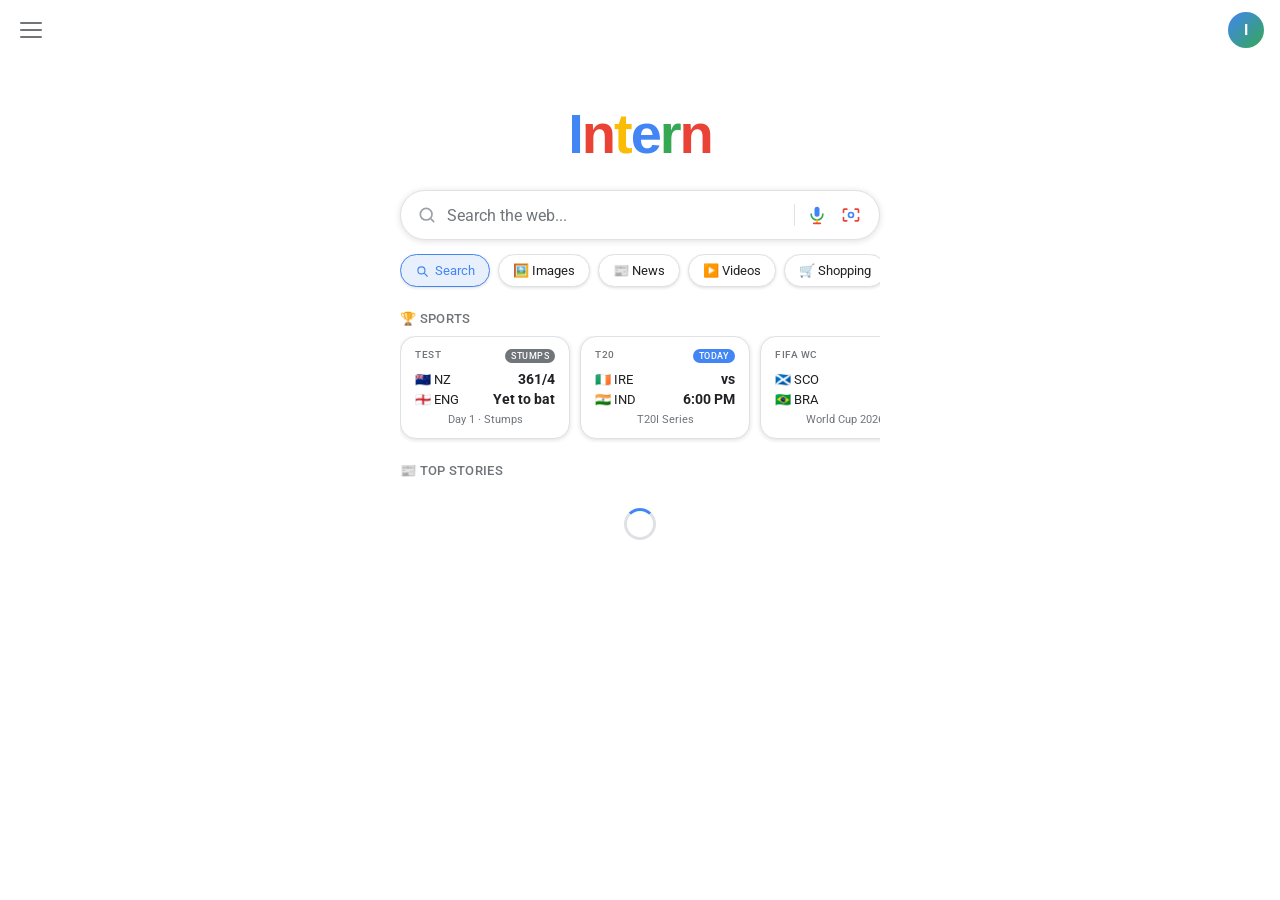
==== commit 0e9798da: "Update index.html" ====
--- a/index.html
+++ b/index.html
@@ -1,282 +1,279 @@
 <!DOCTYPE html>
 <html lang="en">
 <head>
-  <meta charset="UTF-8" />
-  <meta name="viewport" content="width=device-width, initial-scale=1.0" />
+  <meta charset="UTF-8"/>
+  <meta name="viewport" content="width=device-width, initial-scale=1.0"/>
   <title>Intern Search</title>
+  <link href="https://fonts.googleapis.com/css2?family=Google+Sans:wght@400;500;700&family=Roboto:wght@300;400;500&display=swap" rel="stylesheet"/>
   <style>
-    * { box-sizing: border-box; margin: 0; padding: 0; }
-    body { font-family: Arial, sans-serif; background: #fff; }
-    #home { min-height: 100vh; display: flex; flex-direction: column; }
-    #home-inner { flex: 1; display: flex; flex-direction: column; align-items: center; justify-content: center; padding: 0 16px 80px; }
-    .logo { font-size: 48px; font-weight: 700; letter-spacing: -1px; cursor: pointer; }
-    .logo span:nth-child(1){color:#4f46e5} .logo span:nth-child(2){color:#dc2626}
-    .logo span:nth-child(3){color:#d97706} .logo span:nth-child(4){color:#4f46e5}
-    .logo span:nth-child(5){color:#16a34a} .logo span:nth-child(6){color:#dc2626}
-    .search-bar { display:flex; align-items:center; border:1px solid #dfe1e5; border-radius:24px; padding:10px 14px; gap:8px; width:100%; max-width:480px; margin-top:24px; }
-    .search-bar:focus-within { box-shadow:0 1px 6px rgba(32,33,36,0.28); border-color:transparent; }
-    .search-bar input { flex:1; border:none; outline:none; font-size:16px; color:#202124; min-width:0; }
-    .clear-btn { background:none; border:none; cursor:pointer; padding:2px; display:none; align-items:center; }
-    .home-btns { display:flex; gap:10px; margin-top:24px; flex-wrap:wrap; justify-content:center; }
-    .home-btn { background:#f8f9fa; border:1px solid #f8f9fa; border-radius:4px; padding:10px 16px; font-size:14px; color:#3c4043; cursor:pointer; }
-    .home-btn:hover { border-color:#dadce0; box-shadow:0 1px 2px rgba(0,0,0,0.1); }
-    .lang-line { margin-top:24px; font-size:13px; color:#202124; }
-    .lang-line a { color:#1a0dab; text-decoration:none; margin:0 4px; }
-    #home-footer { background:#f2f2f2; border-top:1px solid #e4e4e4; padding:10px 16px; }
-    .footer-links { display:flex; flex-wrap:wrap; gap:12px; margin-top:8px; border-top:1px solid #e4e4e4; padding-top:8px; }
-    .footer-links a { color:#70757a; text-decoration:none; font-size:13px; }
-    #results { display:none; min-height:100vh; }
-    #top-nav { position:sticky; top:0; background:#fff; z-index:100; border-bottom:1px solid #ebebeb; }
-    #nav-inner { display:flex; align-items:center; padding:8px 12px; gap:10px; }
-    .mini-logo { font-size:24px; font-weight:700; cursor:pointer; letter-spacing:-1px; flex-shrink:0; }
-    .top-bar { display:flex; align-items:center; border:1px solid #dfe1e5; border-radius:22px; padding:7px 12px; gap:6px; flex:1; min-width:0; }
-    .top-bar input { flex:1; border:none; outline:none; font-size:15px; color:#202124; min-width:0; }
-    .avatar { width:30px; height:30px; border-radius:50%; background:linear-gradient(135deg,#4f46e5,#7c3aed); color:#fff; display:flex; align-items:center; justify-content:center; font-weight:700; font-size:13px; flex-shrink:0; }
-    #tabs { display:flex; overflow-x:auto; padding:0 12px; border-top:1px solid #ebebeb; scrollbar-width:none; }
-    #tabs::-webkit-scrollbar { display:none; }
-    .tab-btn { background:none; border:none; border-bottom:3px solid transparent; padding:9px 12px; font-size:13px; color:#70757a; cursor:pointer; white-space:nowrap; font-family:Arial,sans-serif; flex-shrink:0; }
-    .tab-btn.active { color:#1a73e8; border-bottom:3px solid #1a73e8; }
-    #results-body { padding:10px 14px 40px; }
-    .stats { font-size:12px; color:#70757a; margin-bottom:14px; }
-    .result-item { margin-bottom:24px; }
-    .result-site { display:flex; align-items:center; gap:6px; margin-bottom:3px; }
-    .site-name { font-size:13px; color:#202124; overflow:hidden; text-overflow:ellipsis; white-space:nowrap; }
-    .site-url { font-size:11px; color:#70757a; overflow:hidden; text-overflow:ellipsis; white-space:nowrap; }
-    .result-title { display:block; font-size:17px; color:#1a0dab; text-decoration:none; line-height:1.3; margin-bottom:3px; word-break:break-word; }
-    .result-title:hover { text-decoration:underline; }
-    .result-snippet { font-size:13px; color:#4d5156; line-height:1.55; word-break:break-word; }
-    .image-grid { display:grid; grid-template-columns:repeat(3,1fr); gap:6px; }
-    .image-card { display:block; text-decoration:none; }
-    .image-card img { width:100%; height:90px; object-fit:cover; border-radius:6px; background:#f8f9fa; display:block; }
-    .image-cap { font-size:10px; color:#70757a; margin-top:3px; overflow:hidden; text-overflow:ellipsis; white-space:nowrap; }
-    .loading-bar { height:3px; background:#e8eaed; border-radius:2px; overflow:hidden; margin-bottom:10px; }
-    .loading-fill { height:100%; width:60%; background:linear-gradient(90deg,#4285F4,#34A853,#FBBC05,#EA4335); animation:ldAnim 1.2s ease-in-out infinite; }
-    @keyframes ldAnim { 0%{transform:translateX(-100%)} 100%{transform:translateX(200%)} }
-    .error-box { background:#fef7f0; border:1px solid #f5c6a0; border-radius:8px; padding:14px; color:#c45500; font-size:13px; margin-top:8px; }
-    .related-box { margin-top:24px; }
-    .related-title { font-size:16px; color:#202124; font-weight:400; margin-bottom:10px; }
-    .related-grid { display:grid; grid-template-columns:1fr 1fr; }
-    .related-chip { display:flex; align-items:center; gap:10px; padding:12px 0; border-top:1px solid #ebebeb; color:#202124; font-size:13px; cursor:pointer; }
-    .pagination { display:flex; flex-direction:column; align-items:center; margin-top:32px; gap:12px; }
-    .page-btns { display:flex; flex-wrap:wrap; justify-content:center; gap:2px; }
-    .page-btn { background:none; border:none; color:#1a0dab; font-size:13px; cursor:pointer; padding:7px 10px; font-family:Arial,sans-serif; }
-    .page-num { background:none; border:none; font-size:13px; cursor:pointer; padding:7px 10px; color:#70757a; font-family:Arial,sans-serif; }
-    .page-num.active { color:#1a0dab; font-weight:700; text-decoration:underline; }
-    .pagi-logo { font-size:24px; font-weight:700; letter-spacing:2px; }
+    :root{--bg:#fff;--bg2:#f8f9fa;--bg3:#e8eaed;--border:#dfe1e5;--text:#202124;--text2:#70757a;--blue:#1a73e8;--visited:#1a0dab;--snippet:#4d5156;--card:#fff;--shadow:rgba(32,33,36,0.15);--nav:#fff;--tab:#1a73e8;}
+    [data-theme="dark"]{--bg:#202124;--bg2:#303134;--bg3:#3c4043;--border:#5f6368;--text:#e8eaed;--text2:#9aa0a6;--blue:#8ab4f8;--visited:#c58af9;--snippet:#bdc1c6;--card:#303134;--shadow:rgba(0,0,0,0.4);--nav:#202124;--tab:#8ab4f8;}
+    [data-incognito="true"]{--bg:#1a1a2e;--bg2:#16213e;--bg3:#0f3460;--border:#444;--text:#e0e0e0;--text2:#aaa;--blue:#a78bfa;--visited:#c4b5fd;--snippet:#ccc;--card:#16213e;--shadow:rgba(0,0,0,0.5);--nav:#1a1a2e;--tab:#a78bfa;}
+    *{box-sizing:border-box;margin:0;padding:0;-webkit-tap-highlight-color:transparent;}
+    body{font-family:'Roboto',Arial,sans-serif;background:var(--bg);color:var(--text);transition:background 0.3s,color 0.3s;}
+    .hidden{display:none!important;}
+
+    /* ── TOP BAR ── */
+    #top-bar{display:flex;align-items:center;justify-content:space-between;padding:12px 16px;position:sticky;top:0;background:var(--nav);z-index:100;border-bottom:1px solid transparent;}
+    .menu-btn{background:none;border:none;cursor:pointer;padding:4px;display:flex;flex-direction:column;gap:5px;}
+    .menu-btn span{display:block;width:22px;height:2px;background:var(--text2);border-radius:2px;}
+    .top-right{display:flex;align-items:center;gap:10px;}
+    .incognito-badge{background:#1a1a2e;color:#a78bfa;font-size:11px;padding:3px 8px;border-radius:12px;font-weight:500;display:flex;align-items:center;gap:4px;}
+
+    /* ── HOME PAGE ── */
+    #home{min-height:100vh;display:flex;flex-direction:column;background:var(--bg);}
+    #home-content{flex:1;display:flex;flex-direction:column;align-items:center;padding:0 16px 20px;}
+
+    /* DOODLE / LOGO */
+    .logo-wrap{margin-top:40px;margin-bottom:24px;cursor:pointer;}
+    .logo{font-family:'Google Sans',Arial,sans-serif;font-size:56px;font-weight:700;letter-spacing:-2px;user-select:none;}
+    .logo span:nth-child(1){color:#4285F4}.logo span:nth-child(2){color:#EA4335}
+    .logo span:nth-child(3){color:#FBBC05}.logo span:nth-child(4){color:#4285F4}
+    .logo span:nth-child(5){color:#34A853}.logo span:nth-child(6){color:#EA4335}
+    .incognito-logo{font-size:42px;text-align:center;}
+
+    /* SEARCH BAR */
+    .search-bar-wrap{width:100%;max-width:480px;}
+    .search-bar{display:flex;align-items:center;background:var(--card);border:1px solid var(--border);border-radius:28px;padding:12px 16px;gap:10px;box-shadow:0 1px 6px var(--shadow);}
+    .search-bar input{flex:1;border:none;outline:none;font-size:16px;color:var(--text);background:transparent;font-family:'Roboto',Arial,sans-serif;}
+    .search-bar input::placeholder{color:var(--text2);}
+    .sb-icon{background:none;border:none;cursor:pointer;padding:2px;display:flex;color:var(--text2);}
+    .sb-divider{width:1px;height:22px;background:var(--border);}
+
+    /* AI MODE CHIPS */
+    .chips-row{display:flex;gap:8px;margin-top:14px;overflow-x:auto;padding-bottom:4px;scrollbar-width:none;width:100%;max-width:480px;}
+    .chips-row::-webkit-scrollbar{display:none;}
+    .chip{display:flex;align-items:center;gap:6px;padding:8px 14px;background:var(--card);border:1px solid var(--border);border-radius:20px;font-size:13px;color:var(--text);cursor:pointer;white-space:nowrap;flex-shrink:0;box-shadow:0 1px 3px var(--shadow);}
+    .chip:hover{background:var(--bg2);}
+    .chip.active{background:#e8f0fe;border-color:#4285F4;color:#4285F4;}
+    [data-theme="dark"] .chip.active{background:#1a2744;border-color:#8ab4f8;color:#8ab4f8;}
+
+    /* SPORTS CARDS */
+    .section-title{width:100%;max-width:480px;font-size:13px;color:var(--text2);font-weight:500;margin:20px 0 10px;letter-spacing:0.3px;text-transform:uppercase;}
+    .sports-row{display:flex;gap:10px;overflow-x:auto;scrollbar-width:none;width:100%;max-width:480px;padding-bottom:4px;}
+    .sports-row::-webkit-scrollbar{display:none;}
+    .sport-card{flex-shrink:0;background:var(--card);border:1px solid var(--border);border-radius:16px;padding:12px 14px;min-width:170px;box-shadow:0 1px 4px var(--shadow);}
+    .sport-type{font-size:10px;color:var(--text2);font-weight:500;text-transform:uppercase;letter-spacing:0.5px;margin-bottom:8px;display:flex;justify-content:space-between;}
+    .sport-status{background:#34A853;color:#fff;padding:2px 6px;border-radius:8px;font-size:9px;}
+    .sport-status.upcoming{background:#4285F4;}
+    .sport-status.finished{background:var(--text2);}
+    .sport-team{display:flex;justify-content:space-between;align-items:center;margin:4px 0;font-size:13px;}
+    .sport-team .flag{font-size:16px;}
+    .sport-score{font-weight:700;font-size:14px;color:var(--text);}
+    .sport-info{font-size:11px;color:var(--text2);margin-top:6px;text-align:center;}
+
+    /* NEWS FEED */
+    .news-grid{width:100%;max-width:480px;display:flex;flex-direction:column;gap:0;}
+    .news-card{display:flex;gap:12px;padding:14px 0;border-bottom:1px solid var(--border);cursor:pointer;text-decoration:none;}
+    .news-card:last-child{border-bottom:none;}
+    .news-text{flex:1;min-width:0;}
+    .news-source{font-size:11px;color:var(--text2);margin-bottom:4px;display:flex;align-items:center;gap:4px;}
+    .news-title{font-size:14px;color:var(--text);line-height:1.4;font-weight:500;display:-webkit-box;-webkit-line-clamp:3;-webkit-box-orient:vertical;overflow:hidden;}
+    .news-time{font-size:11px;color:var(--text2);margin-top:4px;}
+    .news-thumb{width:80px;height:80px;border-radius:10px;object-fit:cover;flex-shrink:0;background:var(--bg2);}
+
+    /* BOTTOM NAV */
+    #bottom-nav{position:fixed;bottom:0;left:0;right:0;background:var(--nav);border-top:1px solid var(--border);display:flex;z-index:100;padding-bottom:env(safe-area-inset-bottom);}
+    .nav-item{flex:1;display:flex;flex-direction:column;align-items:center;gap:3px;padding:8px 0;cursor:pointer;background:none;border:none;color:var(--text2);font-size:10px;font-family:'Roboto',Arial,sans-serif;}
+    .nav-item.active{color:var(--blue);}
+    .nav-item svg{width:22px;height:22px;}
+    .nav-badge{background:#EA4335;color:#fff;font-size:9px;width:16px;height:16px;border-radius:50%;display:flex;align-items:center;justify-content:center;position:absolute;top:6px;right:calc(50% - 22px);}
+    .nav-icon-wrap{position:relative;}
+
+    /* PADDING FOR BOTTOM NAV */
+    #home-content{padding-bottom:80px;}
+
+    /* ── RESULTS PAGE ── */
+    #results{display:none;min-height:100vh;background:var(--bg);padding-bottom:80px;}
+    #results-nav{position:sticky;top:0;background:var(--nav);z-index:100;border-bottom:1px solid var(--border);}
+    #results-nav-inner{display:flex;align-items:center;padding:8px 12px;gap:10px;}
+    .mini-logo{font-family:'Google Sans',Arial,sans-serif;font-size:24px;font-weight:700;cursor:pointer;letter-spacing:-1px;flex-shrink:0;}
+    .top-search{display:flex;align-items:center;border:1px solid var(--border);border-radius:24px;padding:8px 14px;gap:8px;flex:1;min-width:0;background:var(--card);}
+    .top-search input{flex:1;border:none;outline:none;font-size:15px;color:var(--text);background:transparent;min-width:0;}
+    .clear-btn{background:none;border:none;cursor:pointer;padding:2px;display:none;align-items:center;}
+    #r-tabs{display:flex;overflow-x:auto;padding:0 8px;border-top:1px solid var(--border);scrollbar-width:none;}
+    #r-tabs::-webkit-scrollbar{display:none;}
+    .tab-btn{background:none;border:none;border-bottom:3px solid transparent;padding:9px 12px;font-size:13px;color:var(--text2);cursor:pointer;white-space:nowrap;flex-shrink:0;}
+    .tab-btn.active{color:var(--tab);border-bottom:3px solid var(--tab);}
+    #results-body{padding:12px 14px 20px;}
+    .stats{font-size:12px;color:var(--text2);margin-bottom:16px;}
+
+    /* RESULT CARDS */
+    .result-item{margin-bottom:24px;}
+    .result-site{display:flex;align-items:center;gap:8px;margin-bottom:4px;}
+    .site-info{min-width:0;flex:1;}
+    .site-name{font-size:13px;color:var(--text);overflow:hidden;text-overflow:ellipsis;white-space:nowrap;font-weight:500;}
+    .site-url{font-size:11px;color:var(--text2);overflow:hidden;text-overflow:ellipsis;white-space:nowrap;}
+    .result-title{display:block;font-size:18px;color:var(--visited);text-decoration:none;line-height:1.35;margin-bottom:5px;word-break:break-word;font-family:'Google Sans',Arial,sans-serif;}
+    .result-title:hover{text-decoration:underline;}
+    .result-snippet{font-size:13px;color:var(--snippet);line-height:1.6;word-break:break-word;}
+    .result-date{font-size:12px;color:var(--text2);margin-bottom:3px;}
+    .featured{background:var(--bg2);border-left:4px solid #4285F4;border-radius:0 10px 10px 0;padding:14px;margin-bottom:20px;}
+    .featured-label{font-size:11px;color:#4285F4;font-weight:700;text-transform:uppercase;letter-spacing:1px;margin-bottom:6px;}
+    .featured-text{font-size:14px;color:var(--text);line-height:1.6;}
+    .featured-source{font-size:12px;color:var(--text2);margin-top:6px;}
+
+    /* IMAGES */
+    .image-grid{display:grid;grid-template-columns:repeat(3,1fr);gap:6px;}
+    .image-card{display:block;text-decoration:none;border-radius:8px;overflow:hidden;background:var(--bg2);}
+    .image-card img{width:100%;height:100px;object-fit:cover;display:block;}
+    .image-cap{font-size:10px;color:var(--text2);padding:4px 6px;overflow:hidden;text-overflow:ellipsis;white-space:nowrap;}
+
+    /* LOADING */
+    .loading-bar{height:3px;background:var(--border);border-radius:2px;overflow:hidden;margin-bottom:12px;}
+    .loading-fill{height:100%;width:40%;background:linear-gradient(90deg,#4285F4,#34A853,#FBBC05,#EA4335);animation:ldAnim 1s ease-in-out infinite;}
+    @keyframes ldAnim{0%{transform:translateX(-150%)}100%{transform:translateX(300%)}}
+    .loading-wrap{display:flex;justify-content:center;padding:40px 0;}
+    .spinner{width:32px;height:32px;border:3px solid var(--border);border-top:3px solid #4285F4;border-radius:50%;animation:spin 0.8s linear infinite;}
+    @keyframes spin{to{transform:rotate(360deg)}}
+
+    /* ERROR */
+    .error-box{background:#fef7f0;border:1px solid #f5c6a0;border-radius:10px;padding:16px;color:#c45500;font-size:13px;}
+    [data-theme="dark"] .error-box,[data-incognito="true"] .error-box{background:#3c1f00;border-color:#8a4500;color:#ffb74d;}
+
+    /* RELATED */
+    .related-box{margin-top:24px;padding:14px;background:var(--bg2);border-radius:12px;}
+    .related-title{font-size:14px;color:var(--text);font-weight:500;margin-bottom:10px;}
+    .related-grid{display:grid;grid-template-columns:1fr 1fr;}
+    .related-chip{display:flex;align-items:center;gap:8px;padding:10px 0;border-top:1px solid var(--border);color:var(--text);font-size:13px;cursor:pointer;}
+
+    /* PAGINATION */
+    .pagination{display:flex;flex-direction:column;align-items:center;margin-top:32px;gap:12px;}
+    .page-btns{display:flex;flex-wrap:wrap;justify-content:center;gap:2px;}
+    .page-btn{background:none;border:none;color:var(--blue);font-size:13px;cursor:pointer;padding:7px 10px;border-radius:4px;}
+    .page-num{background:none;border:none;font-size:13px;cursor:pointer;padding:7px 10px;color:var(--text2);border-radius:4px;}
+    .page-num.active{color:var(--blue);font-weight:700;background:var(--bg2);}
+    .pagi-logo{font-family:'Google Sans',Arial,sans-serif;font-size:26px;font-weight:700;letter-spacing:2px;}
+
+    /* HISTORY PAGE */
+    #history-page{display:none;min-height:100vh;background:var(--bg);padding:16px 16px 80px;}
+    .history-header{display:flex;justify-content:space-between;align-items:center;margin-bottom:20px;}
+    .history-header h2{font-size:18px;font-family:'Google Sans',Arial,sans-serif;color:var(--text);}
+    .clear-all-btn{background:none;border:1px solid var(--border);border-radius:8px;padding:6px 12px;color:#EA4335;font-size:13px;cursor:pointer;}
+    .history-item{display:flex;align-items:center;gap:12px;padding:12px 0;border-bottom:1px solid var(--border);cursor:pointer;}
+    .history-item:hover{background:var(--bg2);margin:0 -16px;padding:12px 16px;}
+    .history-query{flex:1;font-size:14px;color:var(--text);}
+    .history-time{font-size:11px;color:var(--text2);}
+    .del-btn{background:none;border:none;color:var(--text2);cursor:pointer;padding:4px;font-size:16px;}
+    .empty-history{text-align:center;padding:60px 20px;color:var(--text2);}
+    .empty-history div{font-size:48px;margin-bottom:12px;}
+
+    /* SETTINGS PAGE */
+    #settings-page{display:none;min-height:100vh;background:var(--bg);padding:16px 16px 80px;}
+    #settings-page h2{font-size:18px;font-family:'Google Sans',Arial,sans-serif;color:var(--text);margin-bottom:20px;}
+    .setting-section{background:var(--card);border:1px solid var(--border);border-radius:14px;overflow:hidden;margin-bottom:16px;}
+    .setting-section-title{font-size:12px;color:var(--blue);font-weight:600;text-transform:uppercase;letter-spacing:0.5px;padding:12px 16px 6px;}
+    .setting-row{display:flex;align-items:center;justify-content:space-between;padding:14px 16px;border-bottom:1px solid var(--border);}
+    .setting-row:last-child{border-bottom:none;}
+    .setting-row-left{display:flex;flex-direction:column;gap:2px;}
+    .setting-row-label{font-size:14px;color:var(--text);}
+    .setting-row-desc{font-size:12px;color:var(--text2);}
+    .toggle-switch{position:relative;width:44px;height:24px;flex-shrink:0;}
+    .toggle-switch input{opacity:0;width:0;height:0;}
+    .toggle-slider{position:absolute;cursor:pointer;inset:0;background:#ccc;border-radius:24px;transition:0.3s;}
+    .toggle-slider:before{content:"";position:absolute;width:18px;height:18px;left:3px;bottom:3px;background:#fff;border-radius:50%;transition:0.3s;}
+    input:checked+.toggle-slider{background:#4285F4;}
+    input:checked+.toggle-slider:before{transform:translateX(20px);}
+    .setting-select{border:1px solid var(--border);border-radius:8px;padding:6px 10px;background:var(--bg2);color:var(--text);font-size:13px;outline:none;}
+    .incognito-btn{width:100%;padding:14px;background:var(--bg2);border:1px solid var(--border);border-radius:12px;color:var(--text);font-size:15px;cursor:pointer;display:flex;align-items:center;justify-content:center;gap:8px;margin-bottom:16px;font-family:'Roboto',Arial,sans-serif;}
+    [data-incognito="true"] .incognito-btn{background:#2d2b55;border-color:#a78bfa;color:#a78bfa;}
   </style>
 </head>
 <body>
 
-<!-- HOME -->
+<!-- ═══ HOME PAGE ═══ -->
 <div id="home">
-  <div id="home-inner">
-    <div class="logo" onclick="goHome()">
-      <span>I</span><span>n</span><span>t</span><span>e</span><span>r</span><span>n</span>
-    </div>
-    <div class="search-bar">
-      <svg width="18" height="18" viewBox="0 0 24 24" fill="none"><circle cx="11" cy="11" r="7" stroke="#9aa0a6" stroke-width="2"/><path d="M20 20l-3-3" stroke="#9aa0a6" stroke-width="2" stroke-linecap="round"/></svg>
-      <input id="home-input" type="text" placeholder="Search..." onkeydown="if(event.key==='Enter')doSearch()" oninput="toggleClear('home-input','home-clear')" />
-      <button class="clear-btn" id="home-clear" onclick="clearInput('home-input','home-clear')">
-        <svg width="14" height="14" viewBox="0 0 24 24" fill="none"><path d="M18 6L6 18M6 6l12 12" stroke="#9aa0a6" stroke-width="2" stroke-linecap="round"/></svg>
-      </button>
-    </div>
-    <div class="home-btns">
-      <button class="home-btn" onclick="doSearch()">Intern Search</button>
-      <button class="home-btn" onclick="luckySearch()">I'm Feeling Lucky</button>
-    </div>
-    <div class="lang-line">Search in: <a href="#">Hindi</a> · <a href="#">English</a></div>
+  <!-- Top bar -->
+  <div id="top-bar">
+    <button class="menu-btn" onclick="showPage('settings')">
+      <span></span><span></span><span></span>
+    </button>
+    <div class="top-right">
+      <div id="incognito-badge" class="incognito-badge hidden">🕵️ Incognito</div>
+      <div style="width:36px;height:36px;border-radius:50%;background:linear-gradient(135deg,#4285F4,#34A853);display:flex;align-items:center;justify-content:center;color:#fff;font-weight:700;font-size:15px;cursor:pointer;" onclick="showPage('settings')">I</div>
+    </div>
   </div>
-  <div id="home-footer">
-    <div style="color:#70757a;font-size:13px;">🇮🇳 India</div>
-    <div class="footer-links">
-      <a href="#">About</a><a href="#">Advertising</a><a href="#">Privacy</a><a href="#">Terms</a><a href="#">Settings</a>
+
+  <div id="home-content">
+    <!-- Logo -->
+    <div class="logo-wrap" onclick="goHome()">
+      <div class="logo" id="main-logo">
+        <span>I</span><span>n</span><span>t</span><span>e</span><span>r</span><span>n</span>
+      </div>
+    </div>
+
+    <!-- Search bar -->
+    <div class="search-bar-wrap">
+      <div class="search-bar">
+        <svg width="20" height="20" viewBox="0 0 24 24" fill="none"><circle cx="11" cy="11" r="7" stroke="#9aa0a6" stroke-width="2"/><path d="M20 20l-3-3" stroke="#9aa0a6" stroke-width="2" stroke-linecap="round"/></svg>
+        <input id="home-input" type="text" placeholder="Search the web..." onkeydown="if(event.key==='Enter')doSearch()" />
+        <div class="sb-divider"></div>
+        <button class="sb-icon" title="Voice Search">
+          <svg width="20" height="20" viewBox="0 0 24 24" fill="none"><rect x="9" y="2" width="6" height="12" rx="3" fill="#4285F4"/><path d="M5 11a7 7 0 0014 0" stroke="#34A853" stroke-width="2" stroke-linecap="round"/><line x1="12" y1="18" x2="12" y2="22" stroke="#FBBC05" stroke-width="2" stroke-linecap="round"/><line x1="8" y1="22" x2="16" y2="22" stroke="#EA4335" stroke-width="2" stroke-linecap="round"/></svg>
+        </button>
+        <button class="sb-icon" title="Search by image">
+          <svg width="20" height="20" viewBox="0 0 24 24" fill="none"><path d="M3 9V6a1 1 0 011-1h3M3 15v3a1 1 0 001 1h3M21 9V6a1 1 0 00-1-1h-3M21 15v3a1 1 0 01-1 1h-3" stroke="#EA4335" stroke-width="2" stroke-linecap="round"/><circle cx="12" cy="12" r="3" stroke="#4285F4" stroke-width="2"/></svg>
+        </button>
+      </div>
+
+      <!-- Chips -->
+      <div class="chips-row">
+        <div class="chip active" onclick="doSearch()">
+          <svg width="14" height="14" viewBox="0 0 24 24" fill="none"><path d="M21 21l-4.35-4.35M17 11A6 6 0 115 11a6 6 0 0112 0z" stroke="currentColor" stroke-width="2" stroke-linecap="round"/></svg>
+          Search
+        </div>
+        <div class="chip" onclick="doSearchTab('isch')">🖼️ Images</div>
+        <div class="chip" onclick="doSearchTab('nws')">📰 News</div>
+        <div class="chip" onclick="doSearchTab('vid')">▶️ Videos</div>
+        <div class="chip" onclick="doSearchTab('shop')">🛒 Shopping</div>
+      </div>
+    </div>
+
+    <!-- Sports -->
+    <div class="section-title">🏆 Sports</div>
+    <div class="sports-row" id="sports-row">
+      <div class="sport-card">
+        <div class="sport-type">Test <span class="sport-status finished">Stumps</span></div>
+        <div class="sport-team"><span>🇳🇿 NZ</span><span class="sport-score">361/4</span></div>
+        <div class="sport-team"><span>🏴󠁧󠁢󠁥󠁮󠁧󠁿 ENG</span><span class="sport-score">Yet to bat</span></div>
+        <div class="sport-info">Day 1 · Stumps</div>
+      </div>
+      <div class="sport-card">
+        <div class="sport-type">T20 <span class="sport-status upcoming">Today</span></div>
+        <div class="sport-team"><span>🇮🇪 IRE</span><span class="sport-score">vs</span></div>
+        <div class="sport-team"><span>🇮🇳 IND</span><span class="sport-score">6:00 PM</span></div>
+        <div class="sport-info">T20I Series</div>
+      </div>
+      <div class="sport-card">
+        <div class="sport-type">FIFA WC <span class="sport-status finished">FT</span></div>
+        <div class="sport-team"><span>🏴󠁧󠁢󠁳󠁣󠁴󠁿 SCO</span><span class="sport-score">0</span></div>
+        <div class="sport-team"><span>🇧🇷 BRA</span><span class="sport-score">3</span></div>
+        <div class="sport-info">World Cup 2026</div>
+      </div>
+      <div class="sport-card">
+        <div class="sport-type">FIFA WC <span class="sport-status finished">FT</span></div>
+        <div class="sport-team"><span>🇵🇹 POR</span><span class="sport-score">5</span></div>
+        <div class="sport-team"><span>🇺🇿 UZB</span><span class="sport-score">0</span></div>
+        <div class="sport-info">World Cup 2026</div>
+      </div>
+    </div>
+
+    <!-- News Feed -->
+    <div class="section-title">📰 Top Stories</div>
+    <div class="news-grid" id="news-feed">
+      <div style="text-align:center;padding:20px;color:var(--text2);">
+        <div class="spinner" style="margin:0 auto"></div>
+      </div>
     </div>
   </div>
 </div>
 
-<!-- RESULTS -->
+<!-- ═══ RESULTS PAGE ═══ -->
 <div id="results">
-  <div id="top-nav">
-    <div id="nav-inner">
+  <div id="results-nav">
+    <div id="results-nav-inner">
       <div class="mini-logo" onclick="goHome()">
-        <span style="color:#4f46e5">I</span><span style="color:#dc2626">n</span><span style="color:#d97706">t</span><span style="color:#4f46e5">e</span><span style="color:#16a34a">r</span><span style="color:#dc2626">n</span>
-      </div>
-      <div class="top-bar">
-        <input id="top-input" type="text" onkeydown="if(event.key==='Enter')doSearch()" oninput="toggleClear('top-input','top-clear')" />
-        <button class="clear-btn" id="top-clear" onclick="clearInput('top-input','top-clear')">
-          <svg width="13" height="13" viewBox="0 0 24 24" fill="none"><path d="M18 6L6 18M6 6l12 12" stroke="#9aa0a6" stroke-width="2" stroke-linecap="round"/></svg>
-        </button>
-        <button style="background:none;border:none;cursor:pointer;padding:2px;display:flex;" onclick="doSearch()">
-          <svg width="16" height="16" viewBox="0 0 24 24" fill="none"><circle cx="11" cy="11" r="7" stroke="#4285F4" stroke-width="2.5"/><path d="M20 20l-3-3" stroke="#4285F4" stroke-width="2.5" stroke-linecap="round"/></svg>
-        </button>
-      </div>
-      <div class="avatar">I</div>
-    </div>
-    <div id="tabs">
-      <button class="tab-btn active" onclick="switchTab('',this)">🔍 All</button>
-      <button class="tab-btn" onclick="switchTab('isch',this)">🖼️ Images</button>
-      <button class="tab-btn" onclick="switchTab('nws',this)">📰 News</button>
-      <button class="tab-btn" onclick="switchTab('vid',this)">▶️ Videos</button>
-    </div>
-  </div>
-  <div id="results-body"></div>
-</div>
-
-<script>
-  let currentQuery = "";
-  let currentTab = "";
-  let currentPage = 0;
-
-  function toggleClear(inputId, btnId) {
-    document.getElementById(btnId).style.display = document.getElementById(inputId).value ? "flex" : "none";
-  }
-
-  function clearInput(inputId, btnId) {
-    document.getElementById(inputId).value = "";
-    document.getElementById(btnId).style.display = "none";
-    document.getElementById(inputId).focus();
-  }
-
-  function goHome() {
-    document.getElementById("home").style.display = "flex";
-    document.getElementById("results").style.display = "none";
-    document.getElementById("home-input").value = "";
-    currentTab = "";
-    currentPage = 0;
-    document.querySelectorAll(".tab-btn").forEach(b => b.classList.remove("active"));
-    document.querySelector(".tab-btn").classList.add("active");
-  }
-
-  function luckySearch() {
-    const picks = ["AI tools 2026","best movies 2026","how to code Python","latest tech news"];
-    const p = picks[Math.floor(Math.random()*picks.length)];
-    document.getElementById("home-input").value = p;
-    doSearch();
-  }
-
-  function switchTab(tab, btn) {
-    currentTab = tab;
-    currentPage = 0;
-    document.querySelectorAll(".tab-btn").forEach(b => b.classList.remove("active"));
-    btn.classList.add("active");
-    doSearch(currentQuery, tab, 0);
-  }
-
-  async function doSearch(q, tab, page) {
-    const isHome = document.getElementById("home").style.display !== "none";
-    q = q || document.getElementById(isHome ? "home-input" : "top-input").value.trim();
-    if (!q) return;
-
-    tab = tab !== undefined ? tab : currentTab;
-    page = page !== undefined ? page : 0;
-    currentQuery = q;
-    currentTab = tab;
-    currentPage = page;
-
-    document.getElementById("home").style.display = "none";
-    document.getElementById("results").style.display = "block";
-    document.getElementById("top-input").value = q;
-
-    const body = document.getElementById("results-body");
-    body.innerHTML = '<div class="loading-bar"><div class="loading-fill"></div></div>';
-
-    const start = page * 10;
-
-    try {
-      const res = await fetch(`/api/search?q=${encodeURIComponent(q)}&tbm=${tab}&start=${start}`);
-      const data = await res.json();
-
-      if (data.error) {
-        body.innerHTML = `<div class="error-box">⚠️ ${data.error}</div>`;
-        return;
-      }
-
-      let html = "";
-
-      const total = data.search_information?.total_results || "";
-      const time = data.search_information?.time_taken_displayed || "";
-      if (total) html += `<p class="stats">About ${Number(total).toLocaleString()} results (${time} seconds)</p>`;
-
-      // Images
-      if (tab === "isch" && data.images_results) {
-        html += '<div class="image-grid">';
-        data.images_results.slice(0,21).forEach(img => {
-          html += `<a class="image-card" href="${img.link}" target="_blank">
-            <img src="${img.thumbnail}" alt="${img.title}" onerror="this.style.display='none'" />
-            <div class="image-cap">${img.source || ""}</div>
-          </a>`;
-        });
-        html += '</div>';
-      }
-
-      // News
-      else if (tab === "nws" && data.news_results) {
-        data.news_results.forEach(item => {
-          html += `<div class="result-item">
-            <div class="result-site"><div>
-              <div class="site-name">${item.source?.name || ""}</div>
-              <div class="site-url">${item.date || ""}</div>
-            </div></div>
-            <a class="result-title" href="${item.link}" target="_blank">${item.title}</a>
-            <p class="result-snippet">${item.snippet || ""}</p>
-          </div>`;
-        });
-      }
-
-      // Videos
-      else if (tab === "vid" && data.video_results) {
-        data.video_results.forEach(item => {
-          html += `<div class="result-item">
-            <div class="result-site"><div>
-              <div class="site-name">${item.platform || ""}</div>
-            </div></div>
-            <a class="result-title" href="${item.link}" target="_blank">${item.title}</a>
-            <p class="result-snippet">${item.published_date || ""}</p>
-          </div>`;
-        });
-      }
-
-      // Web results
-      else if (data.organic_results) {
-        data.organic_results.forEach(item => {
-          const domain = item.displayed_link?.split("/")[0] || "";
-          html += `<div class="result-item">
-            <div class="result-site">
-              <img src="https://www.google.com/s2/favicons?domain=${domain}&sz=16" width="14" height="14" style="border-radius:2px;flex-shrink:0" onerror="this.style.display='none'" />
-              <div style="min-width:0">
-                <div class="site-name">${domain}</div>
-                <div class="site-url">${item.displayed_link || ""}</div>
-              </div>
-            </div>
-            <a class="result-title" href="${item.link}" target="_blank">${item.title}</a>
-            <p class="result-snippet">${item.snippet || ""}</p>
-          </div>`;
-        });
-
-        if (data.related_searches) {
-          html += '<div class="related-box"><p class="related-title">Related searches</p><div class="related-grid">';
-          data.related_searches.forEach(r => {
-            html += `<div class="related-chip" onclick="doSearch('${r.query.replace(/'/g,"\\'")}','',0)">🔍 ${r.query}</div>`;
-          });
-          html += '</div></div>';
-        }
-
-        html += `<div class="pagination"><div class="page-btns">`;
-        if (page > 0) html += `<button class="page-btn" onclick="doSearch('${q}','${tab}',${page-1})">◀ Prev</button>`;
-        for (let p = 0; p < 10; p++) {
-          html += `<button class="${p===page?'page-num active':'page-num'}" onclick="doSearch('${q}','${tab}',${p})">${p+1}</button>`;
-        }
-        html += `<button class="page-btn" onclick="doSearch('${q}','${tab}',${page+1})">Next ▶</button>`;
-        html += `</div><div class="pagi-logo"><span style="color:#4285F4">I</span><span style="color:#EA4335">n</span><span style="color:#FBBC05">t</span><span style="color:#4285F4">e</span><span style="color:#34A853">r</span><span style="color:#EA4335">n</span></div></div>`;
-      }
-
-      if (!html) html = `<p style="font-size:14px;color:#202124;margin-top:20px">No results for <strong>${q}</strong>.</p>`;
-      body.innerHTML = html;
-
-    } catch(e) {
-      body.innerHTML = `<div class="error-box">⚠️ Search failed. Try again.</div>`;
-    }
-  }
-</script>
-</body>
-</html>
+        <span style="color:#4285F4">I</span><span style="color:#EA4335">n</span><span style="color:#FBBC05">t</span><span style="color:#4285F4">e</span><span style="color:#34A853">r</span><span style="color:#EA4335">n</span>
+      </div>
+      <div class="top-search">
+        <input id="top-input" type="text" onkeydown="if(event.key==='Enter')doSearch(
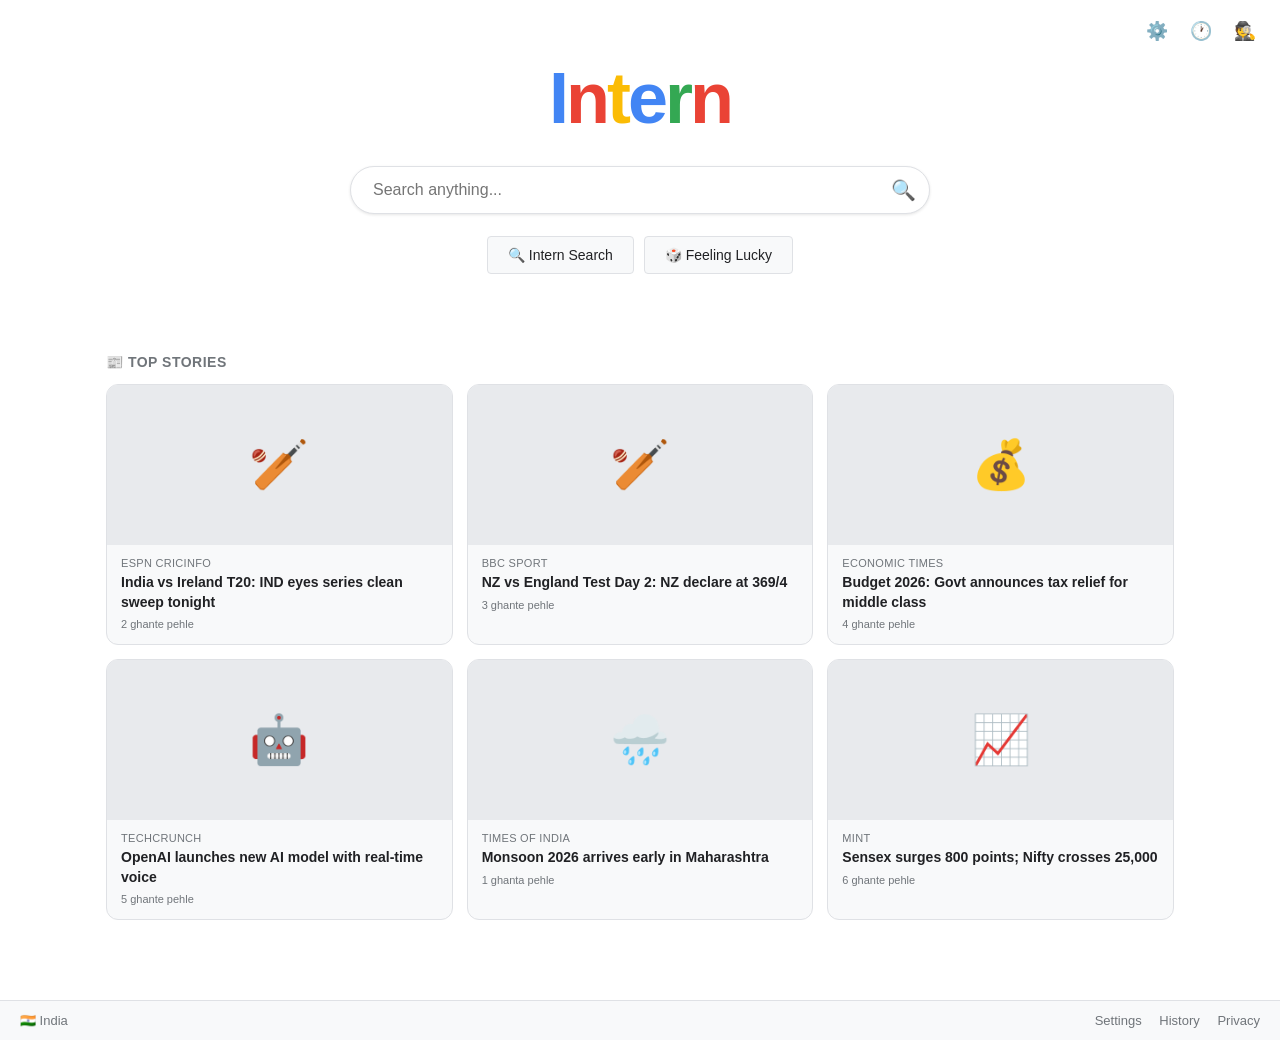
==== commit bc7ba754: "Update index.html" ====
--- a/index.html
+++ b/index.html
@@ -1,279 +1,772 @@
 <!DOCTYPE html>
 <html lang="en">
 <head>
-  <meta charset="UTF-8"/>
-  <meta name="viewport" content="width=device-width, initial-scale=1.0"/>
-  <title>Intern Search</title>
-  <link href="https://fonts.googleapis.com/css2?family=Google+Sans:wght@400;500;700&family=Roboto:wght@300;400;500&display=swap" rel="stylesheet"/>
-  <style>
-    :root{--bg:#fff;--bg2:#f8f9fa;--bg3:#e8eaed;--border:#dfe1e5;--text:#202124;--text2:#70757a;--blue:#1a73e8;--visited:#1a0dab;--snippet:#4d5156;--card:#fff;--shadow:rgba(32,33,36,0.15);--nav:#fff;--tab:#1a73e8;}
-    [data-theme="dark"]{--bg:#202124;--bg2:#303134;--bg3:#3c4043;--border:#5f6368;--text:#e8eaed;--text2:#9aa0a6;--blue:#8ab4f8;--visited:#c58af9;--snippet:#bdc1c6;--card:#303134;--shadow:rgba(0,0,0,0.4);--nav:#202124;--tab:#8ab4f8;}
-    [data-incognito="true"]{--bg:#1a1a2e;--bg2:#16213e;--bg3:#0f3460;--border:#444;--text:#e0e0e0;--text2:#aaa;--blue:#a78bfa;--visited:#c4b5fd;--snippet:#ccc;--card:#16213e;--shadow:rgba(0,0,0,0.5);--nav:#1a1a2e;--tab:#a78bfa;}
-    *{box-sizing:border-box;margin:0;padding:0;-webkit-tap-highlight-color:transparent;}
-    body{font-family:'Roboto',Arial,sans-serif;background:var(--bg);color:var(--text);transition:background 0.3s,color 0.3s;}
-    .hidden{display:none!important;}
-
-    /* ── TOP BAR ── */
-    #top-bar{display:flex;align-items:center;justify-content:space-between;padding:12px 16px;position:sticky;top:0;background:var(--nav);z-index:100;border-bottom:1px solid transparent;}
-    .menu-btn{background:none;border:none;cursor:pointer;padding:4px;display:flex;flex-direction:column;gap:5px;}
-    .menu-btn span{display:block;width:22px;height:2px;background:var(--text2);border-radius:2px;}
-    .top-right{display:flex;align-items:center;gap:10px;}
-    .incognito-badge{background:#1a1a2e;color:#a78bfa;font-size:11px;padding:3px 8px;border-radius:12px;font-weight:500;display:flex;align-items:center;gap:4px;}
-
-    /* ── HOME PAGE ── */
-    #home{min-height:100vh;display:flex;flex-direction:column;background:var(--bg);}
-    #home-content{flex:1;display:flex;flex-direction:column;align-items:center;padding:0 16px 20px;}
-
-    /* DOODLE / LOGO */
-    .logo-wrap{margin-top:40px;margin-bottom:24px;cursor:pointer;}
-    .logo{font-family:'Google Sans',Arial,sans-serif;font-size:56px;font-weight:700;letter-spacing:-2px;user-select:none;}
-    .logo span:nth-child(1){color:#4285F4}.logo span:nth-child(2){color:#EA4335}
-    .logo span:nth-child(3){color:#FBBC05}.logo span:nth-child(4){color:#4285F4}
-    .logo span:nth-child(5){color:#34A853}.logo span:nth-child(6){color:#EA4335}
-    .incognito-logo{font-size:42px;text-align:center;}
-
-    /* SEARCH BAR */
-    .search-bar-wrap{width:100%;max-width:480px;}
-    .search-bar{display:flex;align-items:center;background:var(--card);border:1px solid var(--border);border-radius:28px;padding:12px 16px;gap:10px;box-shadow:0 1px 6px var(--shadow);}
-    .search-bar input{flex:1;border:none;outline:none;font-size:16px;color:var(--text);background:transparent;font-family:'Roboto',Arial,sans-serif;}
-    .search-bar input::placeholder{color:var(--text2);}
-    .sb-icon{background:none;border:none;cursor:pointer;padding:2px;display:flex;color:var(--text2);}
-    .sb-divider{width:1px;height:22px;background:var(--border);}
-
-    /* AI MODE CHIPS */
-    .chips-row{display:flex;gap:8px;margin-top:14px;overflow-x:auto;padding-bottom:4px;scrollbar-width:none;width:100%;max-width:480px;}
-    .chips-row::-webkit-scrollbar{display:none;}
-    .chip{display:flex;align-items:center;gap:6px;padding:8px 14px;background:var(--card);border:1px solid var(--border);border-radius:20px;font-size:13px;color:var(--text);cursor:pointer;white-space:nowrap;flex-shrink:0;box-shadow:0 1px 3px var(--shadow);}
-    .chip:hover{background:var(--bg2);}
-    .chip.active{background:#e8f0fe;border-color:#4285F4;color:#4285F4;}
-    [data-theme="dark"] .chip.active{background:#1a2744;border-color:#8ab4f8;color:#8ab4f8;}
-
-    /* SPORTS CARDS */
-    .section-title{width:100%;max-width:480px;font-size:13px;color:var(--text2);font-weight:500;margin:20px 0 10px;letter-spacing:0.3px;text-transform:uppercase;}
-    .sports-row{display:flex;gap:10px;overflow-x:auto;scrollbar-width:none;width:100%;max-width:480px;padding-bottom:4px;}
-    .sports-row::-webkit-scrollbar{display:none;}
-    .sport-card{flex-shrink:0;background:var(--card);border:1px solid var(--border);border-radius:16px;padding:12px 14px;min-width:170px;box-shadow:0 1px 4px var(--shadow);}
-    .sport-type{font-size:10px;color:var(--text2);font-weight:500;text-transform:uppercase;letter-spacing:0.5px;margin-bottom:8px;display:flex;justify-content:space-between;}
-    .sport-status{background:#34A853;color:#fff;padding:2px 6px;border-radius:8px;font-size:9px;}
-    .sport-status.upcoming{background:#4285F4;}
-    .sport-status.finished{background:var(--text2);}
-    .sport-team{display:flex;justify-content:space-between;align-items:center;margin:4px 0;font-size:13px;}
-    .sport-team .flag{font-size:16px;}
-    .sport-score{font-weight:700;font-size:14px;color:var(--text);}
-    .sport-info{font-size:11px;color:var(--text2);margin-top:6px;text-align:center;}
-
-    /* NEWS FEED */
-    .news-grid{width:100%;max-width:480px;display:flex;flex-direction:column;gap:0;}
-    .news-card{display:flex;gap:12px;padding:14px 0;border-bottom:1px solid var(--border);cursor:pointer;text-decoration:none;}
-    .news-card:last-child{border-bottom:none;}
-    .news-text{flex:1;min-width:0;}
-    .news-source{font-size:11px;color:var(--text2);margin-bottom:4px;display:flex;align-items:center;gap:4px;}
-    .news-title{font-size:14px;color:var(--text);line-height:1.4;font-weight:500;display:-webkit-box;-webkit-line-clamp:3;-webkit-box-orient:vertical;overflow:hidden;}
-    .news-time{font-size:11px;color:var(--text2);margin-top:4px;}
-    .news-thumb{width:80px;height:80px;border-radius:10px;object-fit:cover;flex-shrink:0;background:var(--bg2);}
-
-    /* BOTTOM NAV */
-    #bottom-nav{position:fixed;bottom:0;left:0;right:0;background:var(--nav);border-top:1px solid var(--border);display:flex;z-index:100;padding-bottom:env(safe-area-inset-bottom);}
-    .nav-item{flex:1;display:flex;flex-direction:column;align-items:center;gap:3px;padding:8px 0;cursor:pointer;background:none;border:none;color:var(--text2);font-size:10px;font-family:'Roboto',Arial,sans-serif;}
-    .nav-item.active{color:var(--blue);}
-    .nav-item svg{width:22px;height:22px;}
-    .nav-badge{background:#EA4335;color:#fff;font-size:9px;width:16px;height:16px;border-radius:50%;display:flex;align-items:center;justify-content:center;position:absolute;top:6px;right:calc(50% - 22px);}
-    .nav-icon-wrap{position:relative;}
-
-    /* PADDING FOR BOTTOM NAV */
-    #home-content{padding-bottom:80px;}
-
-    /* ── RESULTS PAGE ── */
-    #results{display:none;min-height:100vh;background:var(--bg);padding-bottom:80px;}
-    #results-nav{position:sticky;top:0;background:var(--nav);z-index:100;border-bottom:1px solid var(--border);}
-    #results-nav-inner{display:flex;align-items:center;padding:8px 12px;gap:10px;}
-    .mini-logo{font-family:'Google Sans',Arial,sans-serif;font-size:24px;font-weight:700;cursor:pointer;letter-spacing:-1px;flex-shrink:0;}
-    .top-search{display:flex;align-items:center;border:1px solid var(--border);border-radius:24px;padding:8px 14px;gap:8px;flex:1;min-width:0;background:var(--card);}
-    .top-search input{flex:1;border:none;outline:none;font-size:15px;color:var(--text);background:transparent;min-width:0;}
-    .clear-btn{background:none;border:none;cursor:pointer;padding:2px;display:none;align-items:center;}
-    #r-tabs{display:flex;overflow-x:auto;padding:0 8px;border-top:1px solid var(--border);scrollbar-width:none;}
-    #r-tabs::-webkit-scrollbar{display:none;}
-    .tab-btn{background:none;border:none;border-bottom:3px solid transparent;padding:9px 12px;font-size:13px;color:var(--text2);cursor:pointer;white-space:nowrap;flex-shrink:0;}
-    .tab-btn.active{color:var(--tab);border-bottom:3px solid var(--tab);}
-    #results-body{padding:12px 14px 20px;}
-    .stats{font-size:12px;color:var(--text2);margin-bottom:16px;}
-
-    /* RESULT CARDS */
-    .result-item{margin-bottom:24px;}
-    .result-site{display:flex;align-items:center;gap:8px;margin-bottom:4px;}
-    .site-info{min-width:0;flex:1;}
-    .site-name{font-size:13px;color:var(--text);overflow:hidden;text-overflow:ellipsis;white-space:nowrap;font-weight:500;}
-    .site-url{font-size:11px;color:var(--text2);overflow:hidden;text-overflow:ellipsis;white-space:nowrap;}
-    .result-title{display:block;font-size:18px;color:var(--visited);text-decoration:none;line-height:1.35;margin-bottom:5px;word-break:break-word;font-family:'Google Sans',Arial,sans-serif;}
-    .result-title:hover{text-decoration:underline;}
-    .result-snippet{font-size:13px;color:var(--snippet);line-height:1.6;word-break:break-word;}
-    .result-date{font-size:12px;color:var(--text2);margin-bottom:3px;}
-    .featured{background:var(--bg2);border-left:4px solid #4285F4;border-radius:0 10px 10px 0;padding:14px;margin-bottom:20px;}
-    .featured-label{font-size:11px;color:#4285F4;font-weight:700;text-transform:uppercase;letter-spacing:1px;margin-bottom:6px;}
-    .featured-text{font-size:14px;color:var(--text);line-height:1.6;}
-    .featured-source{font-size:12px;color:var(--text2);margin-top:6px;}
-
-    /* IMAGES */
-    .image-grid{display:grid;grid-template-columns:repeat(3,1fr);gap:6px;}
-    .image-card{display:block;text-decoration:none;border-radius:8px;overflow:hidden;background:var(--bg2);}
-    .image-card img{width:100%;height:100px;object-fit:cover;display:block;}
-    .image-cap{font-size:10px;color:var(--text2);padding:4px 6px;overflow:hidden;text-overflow:ellipsis;white-space:nowrap;}
-
-    /* LOADING */
-    .loading-bar{height:3px;background:var(--border);border-radius:2px;overflow:hidden;margin-bottom:12px;}
-    .loading-fill{height:100%;width:40%;background:linear-gradient(90deg,#4285F4,#34A853,#FBBC05,#EA4335);animation:ldAnim 1s ease-in-out infinite;}
-    @keyframes ldAnim{0%{transform:translateX(-150%)}100%{transform:translateX(300%)}}
-    .loading-wrap{display:flex;justify-content:center;padding:40px 0;}
-    .spinner{width:32px;height:32px;border:3px solid var(--border);border-top:3px solid #4285F4;border-radius:50%;animation:spin 0.8s linear infinite;}
-    @keyframes spin{to{transform:rotate(360deg)}}
-
-    /* ERROR */
-    .error-box{background:#fef7f0;border:1px solid #f5c6a0;border-radius:10px;padding:16px;color:#c45500;font-size:13px;}
-    [data-theme="dark"] .error-box,[data-incognito="true"] .error-box{background:#3c1f00;border-color:#8a4500;color:#ffb74d;}
-
-    /* RELATED */
-    .related-box{margin-top:24px;padding:14px;background:var(--bg2);border-radius:12px;}
-    .related-title{font-size:14px;color:var(--text);font-weight:500;margin-bottom:10px;}
-    .related-grid{display:grid;grid-template-columns:1fr 1fr;}
-    .related-chip{display:flex;align-items:center;gap:8px;padding:10px 0;border-top:1px solid var(--border);color:var(--text);font-size:13px;cursor:pointer;}
-
-    /* PAGINATION */
-    .pagination{display:flex;flex-direction:column;align-items:center;margin-top:32px;gap:12px;}
-    .page-btns{display:flex;flex-wrap:wrap;justify-content:center;gap:2px;}
-    .page-btn{background:none;border:none;color:var(--blue);font-size:13px;cursor:pointer;padding:7px 10px;border-radius:4px;}
-    .page-num{background:none;border:none;font-size:13px;cursor:pointer;padding:7px 10px;color:var(--text2);border-radius:4px;}
-    .page-num.active{color:var(--blue);font-weight:700;background:var(--bg2);}
-    .pagi-logo{font-family:'Google Sans',Arial,sans-serif;font-size:26px;font-weight:700;letter-spacing:2px;}
-
-    /* HISTORY PAGE */
-    #history-page{display:none;min-height:100vh;background:var(--bg);padding:16px 16px 80px;}
-    .history-header{display:flex;justify-content:space-between;align-items:center;margin-bottom:20px;}
-    .history-header h2{font-size:18px;font-family:'Google Sans',Arial,sans-serif;color:var(--text);}
-    .clear-all-btn{background:none;border:1px solid var(--border);border-radius:8px;padding:6px 12px;color:#EA4335;font-size:13px;cursor:pointer;}
-    .history-item{display:flex;align-items:center;gap:12px;padding:12px 0;border-bottom:1px solid var(--border);cursor:pointer;}
-    .history-item:hover{background:var(--bg2);margin:0 -16px;padding:12px 16px;}
-    .history-query{flex:1;font-size:14px;color:var(--text);}
-    .history-time{font-size:11px;color:var(--text2);}
-    .del-btn{background:none;border:none;color:var(--text2);cursor:pointer;padding:4px;font-size:16px;}
-    .empty-history{text-align:center;padding:60px 20px;color:var(--text2);}
-    .empty-history div{font-size:48px;margin-bottom:12px;}
-
-    /* SETTINGS PAGE */
-    #settings-page{display:none;min-height:100vh;background:var(--bg);padding:16px 16px 80px;}
-    #settings-page h2{font-size:18px;font-family:'Google Sans',Arial,sans-serif;color:var(--text);margin-bottom:20px;}
-    .setting-section{background:var(--card);border:1px solid var(--border);border-radius:14px;overflow:hidden;margin-bottom:16px;}
-    .setting-section-title{font-size:12px;color:var(--blue);font-weight:600;text-transform:uppercase;letter-spacing:0.5px;padding:12px 16px 6px;}
-    .setting-row{display:flex;align-items:center;justify-content:space-between;padding:14px 16px;border-bottom:1px solid var(--border);}
-    .setting-row:last-child{border-bottom:none;}
-    .setting-row-left{display:flex;flex-direction:column;gap:2px;}
-    .setting-row-label{font-size:14px;color:var(--text);}
-    .setting-row-desc{font-size:12px;color:var(--text2);}
-    .toggle-switch{position:relative;width:44px;height:24px;flex-shrink:0;}
-    .toggle-switch input{opacity:0;width:0;height:0;}
-    .toggle-slider{position:absolute;cursor:pointer;inset:0;background:#ccc;border-radius:24px;transition:0.3s;}
-    .toggle-slider:before{content:"";position:absolute;width:18px;height:18px;left:3px;bottom:3px;background:#fff;border-radius:50%;transition:0.3s;}
-    input:checked+.toggle-slider{background:#4285F4;}
-    input:checked+.toggle-slider:before{transform:translateX(20px);}
-    .setting-select{border:1px solid var(--border);border-radius:8px;padding:6px 10px;background:var(--bg2);color:var(--text);font-size:13px;outline:none;}
-    .incognito-btn{width:100%;padding:14px;background:var(--bg2);border:1px solid var(--border);border-radius:12px;color:var(--text);font-size:15px;cursor:pointer;display:flex;align-items:center;justify-content:center;gap:8px;margin-bottom:16px;font-family:'Roboto',Arial,sans-serif;}
-    [data-incognito="true"] .incognito-btn{background:#2d2b55;border-color:#a78bfa;color:#a78bfa;}
-  </style>
+<meta charset="UTF-8">
+<meta name="viewport" content="width=device-width, initial-scale=1.0">
+<title>Intern</title>
+<style>
+:root {
+  --bg:#fff; --surface:#f8f9fa; --surface2:#e8eaed; --border:#dfe1e5;
+  --text:#202124; --text2:#5f6368; --text3:#70757a;
+  --accent:#1a73e8; --link:#1a0dab; --danger:#d93025;
+  --shadow:0 2px 8px rgba(0,0,0,.18); --shadow-sm:0 1px 3px rgba(0,0,0,.1);
+  --radius:24px;
+}
+[data-theme="dark"]{
+  --bg:#202124; --surface:#303134; --surface2:#3c4043; --border:#3c4043;
+  --text:#e8eaed; --text2:#bdc1c6; --text3:#9aa0a6;
+  --accent:#8ab4f8; --link:#8ab4f8; --shadow:0 2px 8px rgba(0,0,0,.5);
+}
+[data-incognito="true"]{
+  --bg:#1a1a2e; --surface:#16213e; --surface2:#0f3460; --border:#0f3460;
+  --text:#e0e0e0; --text2:#a0a0b0; --text3:#808090;
+  --accent:#c084fc; --link:#c084fc;
+}
+*{margin:0;padding:0;box-sizing:border-box;}
+body{font-family:'Google Sans',Arial,sans-serif;background:var(--bg);color:var(--text);min-height:100vh;}
+
+/* ========== HOME PAGE ========== */
+#homePage{min-height:100vh;display:flex;flex-direction:column;}
+#resultsPage{display:none;min-height:100vh;flex-direction:column;}
+#resultsPage.active{display:flex;}
+
+/* Home topbar */
+.home-topbar{display:flex;justify-content:flex-end;align-items:center;gap:6px;padding:12px 16px;}
+.icon-btn{background:none;border:none;cursor:pointer;padding:8px;border-radius:50%;color:var(--text2);font-size:18px;display:flex;align-items:center;justify-content:center;transition:background .2s;}
+.icon-btn:hover{background:var(--surface2);}
+.incognito-pill{display:none;background:#7c3aed;color:#fff;font-size:11px;padding:2px 8px;border-radius:20px;font-weight:600;}
+[data-incognito="true"] .incognito-pill{display:inline-block;}
+
+/* Home center */
+.home-center{flex:1;display:flex;flex-direction:column;align-items:center;justify-content:center;padding:0 20px 40px;}
+.home-logo{font-size:72px;font-weight:800;letter-spacing:-3px;margin-bottom:32px;line-height:1;}
+.l1{color:#4285f4}.l2{color:#ea4335}.l3{color:#fbbc05}.l4{color:#4285f4}.l5{color:#34a853}.l6{color:#ea4335}
+.incognito-banner{display:none;background:var(--surface);border:1px solid #7c3aed;border-radius:10px;padding:10px 18px;margin-bottom:18px;color:var(--text3);font-size:13px;text-align:center;}
+[data-incognito="true"] .incognito-banner{display:block;}
+.incognito-banner strong{color:#c084fc;}
+
+/* Search box */
+.search-wrap{position:relative;width:100%;max-width:580px;}
+.search-box{width:100%;padding:14px 52px 14px 22px;border:1px solid var(--border);border-radius:var(--radius);font-size:16px;background:var(--bg);color:var(--text);outline:none;box-shadow:var(--shadow-sm);transition:box-shadow .2s;}
+.search-box:focus{box-shadow:var(--shadow);}
+.search-go{position:absolute;right:14px;top:50%;transform:translateY(-50%);background:none;border:none;cursor:pointer;color:var(--accent);font-size:20px;}
+.suggestions{position:absolute;top:calc(100% + 4px);left:0;right:0;background:var(--bg);border:1px solid var(--border);border-radius:14px;box-shadow:var(--shadow);z-index:200;overflow:hidden;display:none;}
+.suggestions.show{display:block;}
+.sug-item{padding:10px 18px;cursor:pointer;font-size:14px;color:var(--text);display:flex;align-items:center;gap:10px;transition:background .15s;}
+.sug-item:hover{background:var(--surface);}
+
+.home-btns{display:flex;gap:10px;margin-top:22px;flex-wrap:wrap;justify-content:center;}
+.home-btn{background:var(--surface);border:1px solid var(--border);color:var(--text);padding:10px 20px;border-radius:4px;cursor:pointer;font-size:14px;transition:background .2s;}
+.home-btn:hover{background:var(--surface2);}
+
+/* Home news feed */
+.home-news{padding:40px 16px 80px;max-width:1100px;margin:0 auto;width:100%;}
+.section-title{font-size:14px;font-weight:600;color:var(--text3);margin-bottom:14px;text-transform:uppercase;letter-spacing:.5px;}
+.news-grid{display:grid;grid-template-columns:repeat(auto-fill,minmax(280px,1fr));gap:14px;}
+.news-card{background:var(--surface);border:1px solid var(--border);border-radius:12px;overflow:hidden;cursor:pointer;transition:box-shadow .2s,transform .15s;}
+.news-card:hover{box-shadow:var(--shadow);transform:translateY(-2px);}
+.news-img{width:100%;height:160px;object-fit:cover;background:var(--surface2);}
+.news-emoji-thumb{width:100%;height:160px;display:flex;align-items:center;justify-content:center;font-size:48px;background:var(--surface2);}
+.news-body{padding:12px 14px 14px;}
+.news-source{font-size:11px;color:var(--text3);margin-bottom:4px;text-transform:uppercase;letter-spacing:.3px;}
+.news-title{font-size:14px;font-weight:600;color:var(--text);line-height:1.4;display:-webkit-box;-webkit-line-clamp:2;-webkit-box-orient:vertical;overflow:hidden;}
+.news-time{font-size:11px;color:var(--text3);margin-top:6px;}
+
+/* Home footer */
+.home-footer{background:var(--surface);border-top:1px solid var(--border);padding:12px 20px;display:flex;justify-content:space-between;font-size:13px;color:var(--text3);}
+.home-footer a{color:var(--text3);text-decoration:none;margin-left:14px;}
+.home-footer a:hover{text-decoration:underline;}
+
+/* ========== RESULTS PAGE ========== */
+/* Results navbar */
+.results-nav{display:flex;align-items:center;gap:10px;padding:10px 16px;background:var(--bg);border-bottom:1px solid var(--border);position:sticky;top:0;z-index:100;}
+.nav-logo{font-size:22px;font-weight:800;letter-spacing:-1px;cursor:pointer;flex-shrink:0;}
+.results-search-wrap{flex:1;max-width:600px;position:relative;}
+.results-search-box{width:100%;padding:9px 44px 9px 16px;border:1px solid var(--border);border-radius:var(--radius);font-size:15px;background:var(--bg);color:var(--text);outline:none;transition:box-shadow .2s;}
+.results-search-box:focus{box-shadow:var(--shadow);}
+.nav-right{display:flex;align-items:center;gap:4px;flex-shrink:0;}
+
+/* Tabs */
+.tab-bar{border-bottom:1px solid var(--border);padding:0 16px;display:flex;overflow-x:auto;scrollbar-width:none;}
+.tab-bar::-webkit-scrollbar{display:none;}
+.tab{padding:10px 14px;font-size:13px;color:var(--text3);cursor:pointer;border-bottom:3px solid transparent;white-space:nowrap;display:flex;align-items:center;gap:4px;transition:color .15s;user-select:none;}
+.tab:hover{color:var(--accent);}
+.tab.active{color:var(--accent);border-bottom-color:var(--accent);font-weight:600;}
+
+/* Results content */
+.results-content{flex:1;padding:0;}
+.results-stats{padding:6px 16px;font-size:13px;color:var(--text3);}
+.safe-badge{display:inline-block;background:#34a853;color:#fff;font-size:10px;padding:1px 5px;border-radius:3px;margin-left:5px;font-weight:600;}
+
+/* AI box */
+.ai-box{background:var(--surface);border:1px solid var(--border);border-radius:12px;padding:14px 18px;margin:10px 16px;max-width:660px;}
+.ai-hdr{font-size:12px;font-weight:700;color:var(--accent);margin-bottom:6px;letter-spacing:.3px;}
+.ai-body{font-size:14px;color:var(--text);line-height:1.65;}
+.dots{display:flex;gap:4px;padding:4px 0;}
+.dot{width:7px;height:7px;border-radius:50%;background:var(--accent);animation:bop .8s infinite;}
+.dot:nth-child(2){animation-delay:.15s;}.dot:nth-child(3){animation-delay:.3s;}
+@keyframes bop{0%,60%,100%{transform:translateY(0)}30%{transform:translateY(-6px)}}
+
+/* Results layout */
+.results-layout{display:flex;gap:20px;padding:0 16px;max-width:1080px;}
+.results-main{flex:1;min-width:0;max-width:668px;}
+.results-side{flex:0 0 290px;}
+
+/* Web result card */
+.result-card{padding:16px 0;border-bottom:1px solid var(--border);}
+.result-url-row{font-size:12px;color:var(--text3);margin-bottom:2px;display:flex;align-items:center;gap:5px;}
+.result-favicon{width:16px;height:16px;border-radius:2px;flex-shrink:0;}
+.result-title{font-size:19px;color:var(--link);cursor:pointer;font-weight:400;line-height:1.25;}
+.result-title:hover{text-decoration:underline;}
+.result-snippet{font-size:14px;color:var(--text2);line-height:1.6;margin-top:4px;}
+.result-snippet mark{background:none;color:var(--text);font-weight:600;}
+
+/* Knowledge panel */
+.kp{background:var(--surface);border:1px solid var(--border);border-radius:12px;padding:16px;margin-top:12px;}
+.kp-title{font-size:20px;font-weight:600;margin-bottom:2px;}
+.kp-type{font-size:13px;color:var(--text3);margin-bottom:10px;}
+.kp-desc{font-size:13px;color:var(--text2);line-height:1.6;}
+
+/* News results */
+.news-result{display:flex;gap:12px;padding:14px 0;border-bottom:1px solid var(--border);}
+.news-result-img{width:92px;height:68px;border-radius:8px;object-fit:cover;flex-shrink:0;background:var(--surface2);display:flex;align-items:center;justify-content:center;font-size:24px;}
+.news-r-body{flex:1;min-width:0;}
+.news-r-source{font-size:12px;color:var(--text3);margin-bottom:3px;}
+.news-r-title{font-size:15px;font-weight:600;color:var(--link);cursor:pointer;line-height:1.35;display:-webkit-box;-webkit-line-clamp:2;-webkit-box-orient:vertical;overflow:hidden;}
+.news-r-title:hover{text-decoration:underline;}
+.news-r-time{font-size:12px;color:var(--text3);margin-top:4px;}
+
+/* Images grid */
+.img-grid{display:grid;grid-template-columns:repeat(auto-fill,minmax(155px,1fr));gap:8px;padding:10px 0;}
+.img-cell{border-radius:8px;overflow:hidden;cursor:pointer;background:var(--surface2);aspect-ratio:1;position:relative;display:flex;align-items:center;justify-content:center;font-size:42px;}
+.img-cell img{width:100%;height:100%;object-fit:cover;}
+.img-cap{position:absolute;bottom:0;left:0;right:0;background:rgba(0,0,0,.6);color:#fff;font-size:11px;padding:4px 6px;transform:translateY(100%);transition:transform .2s;}
+.img-cell:hover .img-cap{transform:translateY(0);}
+
+/* Videos */
+.video-card{display:flex;gap:12px;padding:14px 0;border-bottom:1px solid var(--border);}
+.video-thumb{flex-shrink:0;width:160px;height:90px;border-radius:8px;overflow:hidden;background:var(--surface2);position:relative;cursor:pointer;display:flex;align-items:center;justify-content:center;font-size:36px;}
+.video-thumb img{width:100%;height:100%;object-fit:cover;}
+.play-overlay{position:absolute;inset:0;display:flex;align-items:center;justify-content:center;background:rgba(0,0,0,.3);font-size:24px;}
+.video-dur{position:absolute;bottom:4px;right:6px;background:rgba(0,0,0,.8);color:#fff;font-size:10px;padding:1px 4px;border-radius:3px;}
+.video-info{flex:1;min-width:0;}
+.video-title{font-size:15px;font-weight:600;color:var(--link);cursor:pointer;margin-bottom:4px;line-height:1.3;}
+.video-title:hover{text-decoration:underline;}
+.video-meta{font-size:12px;color:var(--text3);}
+
+/* Shopping */
+.shop-grid{display:grid;grid-template-columns:repeat(auto-fill,minmax(170px,1fr));gap:12px;padding:10px 0;}
+.shop-card{background:var(--surface);border:1px solid var(--border);border-radius:10px;overflow:hidden;cursor:pointer;transition:box-shadow .2s;}
+.shop-card:hover{box-shadow:var(--shadow);}
+.shop-img{width:100%;height:130px;object-fit:contain;background:#fff;padding:8px;display:flex;align-items:center;justify-content:center;font-size:40px;}
+.shop-body{padding:10px;}
+.shop-name{font-size:13px;color:var(--text);display:-webkit-box;-webkit-line-clamp:2;-webkit-box-orient:vertical;overflow:hidden;}
+.shop-price{font-size:15px;font-weight:700;color:var(--accent);margin-top:4px;}
+.shop-store{font-size:11px;color:var(--text3);}
+
+/* Maps */
+.map-box{background:var(--surface);border:1px solid var(--border);border-radius:12px;padding:48px;text-align:center;margin:12px 0;}
+
+/* Related */
+.related-wrap{padding:16px 0 0;}
+.related-label{font-size:16px;font-weight:600;margin-bottom:10px;}
+.related-chips{display:flex;flex-wrap:wrap;gap:8px;}
+.chip{background:var(--surface);border:1px solid var(--border);padding:8px 14px;border-radius:20px;font-size:13px;color:var(--text2);cursor:pointer;transition:background .2s;}
+.chip:hover{background:var(--surface2);}
+
+/* No results */
+.no-res{padding:48px 20px;text-align:center;color:var(--text3);}
+.no-res h2{font-size:22px;color:var(--text2);margin-bottom:8px;}
+
+/* Pagination */
+.pagination{display:flex;align-items:center;gap:4px;padding:24px 16px;flex-wrap:wrap;}
+.pg-logo{font-size:22px;font-weight:800;margin-right:8px;letter-spacing:-1px;}
+.pg-num{width:34px;height:34px;border-radius:50%;border:none;background:none;cursor:pointer;font-size:13px;color:var(--accent);font-weight:600;transition:background .2s;}
+.pg-num:hover{background:var(--surface2);}
+.pg-num.active{background:var(--accent);color:#fff;}
+.pg-next{background:none;border:none;color:var(--accent);cursor:pointer;font-size:14px;padding:8px 10px;}
+
+/* Modal */
+.overlay{display:none;position:fixed;inset:0;background:rgba(0,0,0,.5);z-index:400;align-items:center;justify-content:center;}
+.overlay.show{display:flex;}
+.modal{background:var(--bg);border-radius:16px;width:90%;max-width:440px;max-height:85vh;overflow-y:auto;box-shadow:0 8px 32px rgba(0,0,0,.3);animation:mIn .2s ease;}
+@keyframes mIn{from{transform:scale(.95);opacity:0}to{transform:scale(1);opacity:1}}
+.modal-hdr{padding:16px 20px;border-bottom:1px solid var(--border);display:flex;align-items:center;justify-content:space-between;}
+.modal-hdr h2{font-size:17px;font-weight:600;}
+.modal-close{background:none;border:none;cursor:pointer;font-size:20px;color:var(--text3);}
+.modal-body{padding:12px 20px 20px;}
+.set-row{display:flex;align-items:center;justify-content:space-between;padding:12px 0;border-bottom:1px solid var(--border);}
+.set-row:last-child{border-bottom:none;}
+.set-label{font-size:14px;color:var(--text);}
+.set-desc{font-size:11px;color:var(--text3);margin-top:1px;}
+.toggle{position:relative;width:44px;height:24px;cursor:pointer;}
+.toggle input{opacity:0;width:0;height:0;}
+.slider{position:absolute;inset:0;background:var(--surface2);border-radius:24px;transition:.3s;}
+.slider::before{content:'';position:absolute;width:18px;height:18px;left:3px;bottom:3px;background:#fff;border-radius:50%;transition:.3s;}
+input:checked+.slider{background:var(--accent);}
+input:checked+.slider::before{transform:translateX(20px);}
+.sel{background:var(--surface);border:1px solid var(--border);color:var(--text);padding:5px 8px;border-radius:6px;font-size:13px;outline:none;}
+.hist-item{display:flex;align-items:center;gap:8px;padding:9px 0;border-bottom:1px solid var(--border);cursor:pointer;}
+.hist-item:last-of-type{border-bottom:none;}
+.hist-q{flex:1;font-size:14px;color:var(--text);overflow:hidden;text-overflow:ellipsis;white-space:nowrap;}
+.hist-time{font-size:11px;color:var(--text3);flex-shrink:0;}
+.hist-del{background:none;border:none;cursor:pointer;color:var(--text3);padding:3px;border-radius:4px;}
+.hist-del:hover{color:var(--danger);}
+.clear-btn{width:100%;padding:9px;background:none;border:1px solid var(--danger);color:var(--danger);border-radius:8px;cursor:pointer;font-size:13px;margin-top:10px;}
+.clear-btn:hover{background:rgba(217,48,37,.08);}
+.empty-note{text-align:center;padding:24px;color:var(--text3);font-size:14px;}
+
+/* Toast */
+.toast{position:fixed;bottom:24px;left:50%;transform:translateX(-50%) translateY(12px);background:var(--text);color:var(--bg);padding:9px 18px;border-radius:8px;font-size:13px;z-index:600;opacity:0;transition:opacity .3s,transform .3s;pointer-events:none;}
+.toast.show{opacity:1;transform:translateX(-50%) translateY(0);}
+
+@media(max-width:700px){
+  .results-side{display:none;}
+  .home-logo{font-size:52px;}
+  .img-grid{grid-template-columns:repeat(auto-fill,minmax(110px,1fr));}
+  .results-layout{padding:0 10px;}
+}
+</style>
 </head>
-<body>
-
-<!-- ═══ HOME PAGE ═══ -->
-<div id="home">
-  <!-- Top bar -->
-  <div id="top-bar">
-    <button class="menu-btn" onclick="showPage('settings')">
-      <span></span><span></span><span></span>
-    </button>
-    <div class="top-right">
-      <div id="incognito-badge" class="incognito-badge hidden">🕵️ Incognito</div>
-      <div style="width:36px;height:36px;border-radius:50%;background:linear-gradient(135deg,#4285F4,#34A853);display:flex;align-items:center;justify-content:center;color:#fff;font-weight:700;font-size:15px;cursor:pointer;" onclick="showPage('settings')">I</div>
-    </div>
-  </div>
-
-  <div id="home-content">
-    <!-- Logo -->
-    <div class="logo-wrap" onclick="goHome()">
-      <div class="logo" id="main-logo">
-        <span>I</span><span>n</span><span>t</span><span>e</span><span>r</span><span>n</span>
-      </div>
-    </div>
-
-    <!-- Search bar -->
-    <div class="search-bar-wrap">
-      <div class="search-bar">
-        <svg width="20" height="20" viewBox="0 0 24 24" fill="none"><circle cx="11" cy="11" r="7" stroke="#9aa0a6" stroke-width="2"/><path d="M20 20l-3-3" stroke="#9aa0a6" stroke-width="2" stroke-linecap="round"/></svg>
-        <input id="home-input" type="text" placeholder="Search the web..." onkeydown="if(event.key==='Enter')doSearch()" />
-        <div class="sb-divider"></div>
-        <button class="sb-icon" title="Voice Search">
-          <svg width="20" height="20" viewBox="0 0 24 24" fill="none"><rect x="9" y="2" width="6" height="12" rx="3" fill="#4285F4"/><path d="M5 11a7 7 0 0014 0" stroke="#34A853" stroke-width="2" stroke-linecap="round"/><line x1="12" y1="18" x2="12" y2="22" stroke="#FBBC05" stroke-width="2" stroke-linecap="round"/><line x1="8" y1="22" x2="16" y2="22" stroke="#EA4335" stroke-width="2" stroke-linecap="round"/></svg>
-        </button>
-        <button class="sb-icon" title="Search by image">
-          <svg width="20" height="20" viewBox="0 0 24 24" fill="none"><path d="M3 9V6a1 1 0 011-1h3M3 15v3a1 1 0 001 1h3M21 9V6a1 1 0 00-1-1h-3M21 15v3a1 1 0 01-1 1h-3" stroke="#EA4335" stroke-width="2" stroke-linecap="round"/><circle cx="12" cy="12" r="3" stroke="#4285F4" stroke-width="2"/></svg>
-        </button>
-      </div>
-
-      <!-- Chips -->
-      <div class="chips-row">
-        <div class="chip active" onclick="doSearch()">
-          <svg width="14" height="14" viewBox="0 0 24 24" fill="none"><path d="M21 21l-4.35-4.35M17 11A6 6 0 115 11a6 6 0 0112 0z" stroke="currentColor" stroke-width="2" stroke-linecap="round"/></svg>
-          Search
-        </div>
-        <div class="chip" onclick="doSearchTab('isch')">🖼️ Images</div>
-        <div class="chip" onclick="doSearchTab('nws')">📰 News</div>
-        <div class="chip" onclick="doSearchTab('vid')">▶️ Videos</div>
-        <div class="chip" onclick="doSearchTab('shop')">🛒 Shopping</div>
-      </div>
-    </div>
-
-    <!-- Sports -->
-    <div class="section-title">🏆 Sports</div>
-    <div class="sports-row" id="sports-row">
-      <div class="sport-card">
-        <div class="sport-type">Test <span class="sport-status finished">Stumps</span></div>
-        <div class="sport-team"><span>🇳🇿 NZ</span><span class="sport-score">361/4</span></div>
-        <div class="sport-team"><span>🏴󠁧󠁢󠁥󠁮󠁧󠁿 ENG</span><span class="sport-score">Yet to bat</span></div>
-        <div class="sport-info">Day 1 · Stumps</div>
-      </div>
-      <div class="sport-card">
-        <div class="sport-type">T20 <span class="sport-status upcoming">Today</span></div>
-        <div class="sport-team"><span>🇮🇪 IRE</span><span class="sport-score">vs</span></div>
-        <div class="sport-team"><span>🇮🇳 IND</span><span class="sport-score">6:00 PM</span></div>
-        <div class="sport-info">T20I Series</div>
-      </div>
-      <div class="sport-card">
-        <div class="sport-type">FIFA WC <span class="sport-status finished">FT</span></div>
-        <div class="sport-team"><span>🏴󠁧󠁢󠁳󠁣󠁴󠁿 SCO</span><span class="sport-score">0</span></div>
-        <div class="sport-team"><span>🇧🇷 BRA</span><span class="sport-score">3</span></div>
-        <div class="sport-info">World Cup 2026</div>
-      </div>
-      <div class="sport-card">
-        <div class="sport-type">FIFA WC <span class="sport-status finished">FT</span></div>
-        <div class="sport-team"><span>🇵🇹 POR</span><span class="sport-score">5</span></div>
-        <div class="sport-team"><span>🇺🇿 UZB</span><span class="sport-score">0</span></div>
-        <div class="sport-info">World Cup 2026</div>
-      </div>
-    </div>
-
-    <!-- News Feed -->
+<body data-theme="light" data-incognito="false">
+
+<!-- ==================== HOME PAGE ==================== -->
+<div id="homePage">
+  <!-- Top right buttons -->
+  <div class="home-topbar">
+    <button class="icon-btn" onclick="openSettings()" title="Settings">⚙️</button>
+    <button class="icon-btn" onclick="openHistory()" title="History">🕐</button>
+    <button class="icon-btn" onclick="toggleIncognito()" title="Incognito">🕵️</button>
+    <span class="incognito-pill">🕵️ Incognito</span>
+  </div>
+
+  <!-- Center: logo + search -->
+  <div class="home-center">
+    <div class="incognito-banner"><strong>🕵️ Incognito</strong> — History save nahi hogi</div>
+    <div class="home-logo">
+      <span class="l1">I</span><span class="l2">n</span><span class="l3">t</span><span class="l4">e</span><span class="l5">r</span><span class="l6">n</span>
+    </div>
+    <div class="search-wrap">
+      <input class="search-box" id="homeInput" type="text" placeholder="Search anything..."
+        oninput="showSuggestions(this.value,'homeSugs')"
+        onkeydown="if(event.key==='Enter')doSearch(this.value)"
+        autocomplete="off">
+      <button class="search-go" onclick="doSearch(document.getElementById('homeInput').value)">🔍</button>
+      <div class="suggestions" id="homeSugs"></div>
+    </div>
+    <div class="home-btns">
+      <button class="home-btn" onclick="doSearch(document.getElementById('homeInput').value)">🔍 Intern Search</button>
+      <button class="home-btn" onclick="doSearch('trending today india')">🎲 Feeling Lucky</button>
+    </div>
+  </div>
+
+  <!-- News feed below -->
+  <div class="home-news">
     <div class="section-title">📰 Top Stories</div>
-    <div class="news-grid" id="news-feed">
-      <div style="text-align:center;padding:20px;color:var(--text2);">
-        <div class="spinner" style="margin:0 auto"></div>
-      </div>
+    <div class="news-grid" id="homeFeed"></div>
+  </div>
+
+  <div class="home-footer">
+    <span>🇮🇳 India</span>
+    <div>
+      <a href="#" onclick="openSettings();return false;">Settings</a>
+      <a href="#" onclick="openHistory();return false;">History</a>
+      <a href="#">Privacy</a>
     </div>
   </div>
 </div>
 
-<!-- ═══ RESULTS PAGE ═══ -->
-<div id="results">
-  <div id="results-nav">
-    <div id="results-nav-inner">
-      <div class="mini-logo" onclick="goHome()">
-        <span style="color:#4285F4">I</span><span style="color:#EA4335">n</span><span style="color:#FBBC05">t</span><span style="color:#4285F4">e</span><span style="color:#34A853">r</span><span style="color:#EA4335">n</span>
-      </div>
-      <div class="top-search">
-        <input id="top-input" type="text" onkeydown="if(event.key==='Enter')doSearch(
+<!-- ==================== RESULTS PAGE ==================== -->
+<div id="resultsPage">
+  <!-- Sticky navbar -->
+  <div class="results-nav">
+    <div class="nav-logo" onclick="goHome()">
+      <span class="l1">I</span><span class="l2">n</span><span class="l3">t</span><span class="l4">e</span><span class="l5">r</span><span class="l6">n</span>
+    </div>
+    <div class="results-search-wrap">
+      <input class="results-search-box" id="resultsInput" type="text"
+        oninput="showSuggestions(this.value,'resultsSugs')"
+        onkeydown="if(event.key==='Enter')doSearch(this.value)"
+        autocomplete="off">
+      <button class="search-go" onclick="doSearch(document.getElementById('resultsInput').value)" style="right:10px;">🔍</button>
+      <div class="suggestions" id="resultsSugs"></div>
+    </div>
+    <div class="nav-right">
+      <button class="icon-btn" onclick="openSettings()">⚙️</button>
+      <button class="icon-btn" onclick="openHistory()">🕐</button>
+      <button class="icon-btn" onclick="toggleIncognito()">🕵️</button>
+      <span class="incognito-pill">🕵️</span>
+    </div>
+  </div>
+
+  <!-- Tabs -->
+  <div class="tab-bar">
+    <div class="tab active" onclick="setTab(this,'all')">🔍 All</div>
+    <div class="tab" onclick="setTab(this,'news')">📰 News</div>
+    <div class="tab" onclick="setTab(this,'images')">🖼️ Images</div>
+    <div class="tab" onclick="setTab(this,'videos')">▶️ Videos</div>
+    <div class="tab" onclick="setTab(this,'shopping')">🛍️ Shopping</div>
+    <div class="tab" onclick="setTab(this,'maps')">🗺️ Maps</div>
+    <div class="tab" onclick="setTab(this,'books')">📚 Books</div>
+  </div>
+
+  <div class="results-content">
+    <div class="results-stats" id="rStats"></div>
+    <div id="aiBox"></div>
+    <div class="results-layout">
+      <div class="results-main" id="rList"></div>
+      <div class="results-side" id="rSide"></div>
+    </div>
+    <div class="pagination" id="rPages"></div>
+  </div>
+</div>
+
+<!-- SETTINGS -->
+<div class="overlay" id="settingsOverlay">
+  <div class="modal">
+    <div class="modal-hdr"><h2>⚙️ Settings</h2><button class="modal-close" onclick="closeModal('settingsOverlay')">✕</button></div>
+    <div class="modal-body">
+      <div class="set-row">
+        <div><div class="set-label">🌙 Dark Mode</div><div class="set-desc">Switch to dark theme</div></div>
+        <label class="toggle"><input type="checkbox" id="darkToggle" onchange="toggleDark(this)"><span class="slider"></span></label>
+      </div>
+      <div class="set-row">
+        <div><div class="set-label">🛡️ Safe Search</div><div class="set-desc">Filter explicit content</div></div>
+        <label class="toggle"><input type="checkbox" id="safeToggle" checked onchange="save('safe',this.checked)"><span class="slider"></span></label>
+      </div>
+      <div class="set-row">
+        <div><div class="set-label">✨ AI Answers</div><div class="set-desc">Show AI summary on results</div></div>
+        <label class="toggle"><input type="checkbox" id="aiToggle" checked onchange="save('ai',this.checked)"><span class="slider"></span></label>
+      </div>
+      <div class="set-row">
+        <div><div class="set-label">📄 Results per page</div></div>
+        <select class="sel" id="rppSel" onchange="save('rpp',+this.value)">
+          <option value="5">5</option><option value="10" selected>10</option><option value="20">20</option>
+        </select>
+      </div>
+      <div class="set-row">
+        <div><div class="set-label">🌐 Region</div></div>
+        <select class="sel" onchange="save('region',this.value)">
+          <option value="in" selected>🇮🇳 India</option>
+          <option value="us">🇺🇸 USA</option>
+          <option value="uk">🇬🇧 UK</option>
+          <option value="au">🇦🇺 Australia</option>
+        </select>
+      </div>
+      <div class="set-row">
+        <div><div class="set-label">🗑️ Clear History</div></div>
+        <button style="background:var(--danger);color:#fff;border:none;padding:7px 12px;border-radius:6px;cursor:pointer;font-size:13px;" onclick="clearHistory();closeModal('settingsOverlay')">Clear All</button>
+      </div>
+    </div>
+  </div>
+</div>
+
+<!-- HISTORY -->
+<div class="overlay" id="historyOverlay">
+  <div class="modal">
+    <div class="modal-hdr"><h2>🕐 History</h2><button class="modal-close" onclick="closeModal('historyOverlay')">✕</button></div>
+    <div class="modal-body" id="histBody"></div>
+  </div>
+</div>
+
+<div class="toast" id="toast"></div>
+
+<script>
+// ===== STATE =====
+let cfg = JSON.parse(localStorage.getItem('intern_cfg') || '{"dark":false,"safe":true,"ai":true,"rpp":10,"region":"in"}');
+let hist = JSON.parse(localStorage.getItem('intern_hist') || '[]');
+let incognito = false;
+let curQ = '';
+let curTab = 'all';
+
+// init
+applyCfg();
+renderHomeFeed();
+
+function applyCfg(){
+  document.body.setAttribute('data-theme', cfg.dark ? 'dark' : 'light');
+  document.getElementById('darkToggle').checked = cfg.dark;
+  document.getElementById('safeToggle').checked = cfg.safe;
+  document.getElementById('aiToggle').checked   = cfg.ai;
+  document.getElementById('rppSel').value        = cfg.rpp;
+}
+function save(k,v){ cfg[k]=v; localStorage.setItem('intern_cfg',JSON.stringify(cfg)); }
+function toggleDark(el){ cfg.dark=el.checked; save('dark',el.checked); document.body.setAttribute('data-theme',el.checked?'dark':'light'); }
+
+// ===== INCOGNITO =====
+function toggleIncognito(){
+  incognito=!incognito;
+  document.body.setAttribute('data-incognito',incognito);
+  showToast(incognito?'🕵️ Incognito ON':'✅ Incognito OFF');
+}
+
+// ===== HISTORY =====
+function addHist(q){ if(incognito)return; hist=hist.filter(h=>h.q!==q); hist.unshift({q,t:Date.now()}); if(hist.length>100)hist.pop(); localStorage.setItem('intern_hist',JSON.stringify(hist)); }
+function clearHistory(){ hist=[]; localStorage.setItem('intern_hist',JSON.stringify(hist)); showToast('🗑️ History cleared'); }
+function openHistory(){
+  const b=document.getElementById('histBody');
+  if(!hist.length){ b.innerHTML='<div class="empty-note">🕐 History khaali hai</div>'; }
+  else {
+    b.innerHTML = hist.map((h,i)=>`
+      <div class="hist-item">
+        <span style="color:var(--text3)">🕐</span>
+        <span class="hist-q" onclick="closeModal('historyOverlay');doSearch('${h.q.replace(/'/g,"\\'")}')">${h.q}</span>
+        <span class="hist-time">${ago(h.t)}</span>
+        <button class="hist-del" onclick="delH(${i})">✕</button>
+      </div>`).join('') +
+      `<button class="clear-btn" onclick="clearHistory();openHistory()">🗑️ Saari history delete karo</button>`;
+  }
+  document.getElementById('historyOverlay').classList.add('show');
+}
+function delH(i){ hist.splice(i,1); localStorage.setItem('intern_hist',JSON.stringify(hist)); openHistory(); }
+function ago(t){ const s=Math.floor((Date.now()-t)/1000); if(s<60)return'abhi'; if(s<3600)return Math.floor(s/60)+'m pehle'; if(s<86400)return Math.floor(s/3600)+'h pehle'; return Math.floor(s/86400)+'d pehle'; }
+
+// ===== MODAL =====
+function openSettings(){ document.getElementById('settingsOverlay').classList.add('show'); }
+function closeModal(id){ document.getElementById(id).classList.remove('show'); }
+document.querySelectorAll('.overlay').forEach(o=>o.addEventListener('click',e=>{ if(e.target===o)o.classList.remove('show'); }));
+
+// ===== SUGGESTIONS =====
+const HINTS=['how to','what is','best','top 10','near me','weather','news today','latest','free','tutorial','review','price','meaning','vs'];
+function showSuggestions(v,id){
+  const el=document.getElementById(id);
+  if(!v.trim()){el.classList.remove('show');return;}
+  const hm=hist.filter(h=>h.q.toLowerCase().startsWith(v.toLowerCase())).slice(0,3).map(h=>({t:h.q,i:'🕐'}));
+  const sm=HINTS.filter(s=>s.includes(v.toLowerCase())).slice(0,3).map(s=>({t:v+' '+s,i:'🔍'}));
+  const all=[...hm,...sm].slice(0,6);
+  if(!all.length){el.classList.remove('show');return;}
+  el.innerHTML=all.map(s=>`<div class="sug-item" onclick="doSearch('${s.t.replace(/'/g,"\\'")}')"><span style="color:var(--text3)">${s.i}</span>${s.t}</div>`).join('');
+  el.classList.add('show');
+}
+document.addEventListener('click',e=>{
+  if(!e.target.closest('.search-wrap')&&!e.target.closest('.results-search-wrap'))
+    document.querySelectorAll('.suggestions').forEach(s=>s.classList.remove('show'));
+});
+
+// ===== NAVIGATION =====
+function goHome(){
+  document.getElementById('homePage').style.display='flex';
+  document.getElementById('homePage').style.flexDirection='column';
+  document.getElementById('resultsPage').classList.remove('active');
+  document.getElementById('homeInput').value='';
+  window.scrollTo(0,0);
+}
+function showResults(){
+  document.getElementById('homePage').style.display='none';
+  document.getElementById('resultsPage').classList.add('active');
+  window.scrollTo(0,0);
+}
+function setTab(el,tab){
+  document.querySelectorAll('.tab').forEach(t=>t.classList.remove('active'));
+  el.classList.add('active');
+  curTab=tab;
+  doSearch(curQ,false);
+}
+
+// ===== HOME NEWS =====
+const MOCK_NEWS=[
+  {title:'India vs Ireland T20: IND eyes series clean sweep tonight',source:'ESPN Cricinfo',time:'2 ghante pehle',emoji:'🏏'},
+  {title:'NZ vs England Test Day 2: NZ declare at 369/4',source:'BBC Sport',time:'3 ghante pehle',emoji:'🏏'},
+  {title:'Budget 2026: Govt announces tax relief for middle class',source:'Economic Times',time:'4 ghante pehle',emoji:'💰'},
+  {title:'OpenAI launches new AI model with real-time voice',source:'TechCrunch',time:'5 ghante pehle',emoji:'🤖'},
+  {title:'Monsoon 2026 arrives early in Maharashtra',source:'Times of India',time:'1 ghanta pehle',emoji:'🌧️'},
+  {title:'Sensex surges 800 points; Nifty crosses 25,000',source:'Mint',time:'6 ghante pehle',emoji:'📈'},
+];
+function renderHomeFeed(){
+  const isLocal=window.location.protocol==='file:'||window.location.hostname==='localhost';
+  if(isLocal){ renderMockFeed(); return; }
+  fetch('/api/news?q=top+stories+india+today')
+    .then(r=>r.json())
+    .then(d=>{ const items=(d.news_results||[]).slice(0,9); items.length?renderLiveFeed(items):renderMockFeed(); })
+    .catch(()=>renderMockFeed());
+}
+function renderLiveFeed(items){
+  document.getElementById('homeFeed').innerHTML=items.map(n=>`
+    <div class="news-card" onclick="window.open('${(n.link||'#').replace(/'/g,"\\'")}','_blank')">
+      ${n.thumbnail?`<img class="news-img" src="${n.thumbnail}" onerror="this.style.display='none'" loading="lazy">`:''}
+      <div class="news-emoji-thumb" ${n.thumbnail?'style="display:none"':''}>📰</div>
+      <div class="news-body">
+        <div class="news-source">${n.source||'News'}</div>
+        <div class="news-title">${n.title}</div>
+        <div class="news-time">${n.date||'Recent'}</div>
+      </div>
+    </div>`).join('');
+}
+function renderMockFeed(){
+  document.getElementById('homeFeed').innerHTML=MOCK_NEWS.map(n=>`
+    <div class="news-card" onclick="doSearch('${n.title.replace(/'/g,"\\'")}')">
+      <div class="news-emoji-thumb">${n.emoji}</div>
+      <div class="news-body">
+        <div class="news-source">${n.source}</div>
+        <div class="news-title">${n.title}</div>
+        <div class="news-time">${n.time}</div>
+      </div>
+    </div>`).join('');
+}
+
+// ===== SEARCH =====
+async function doSearch(q, addToHist=true){
+  q=(q||'').trim();
+  if(!q) return;
+  document.querySelectorAll('.suggestions').forEach(s=>s.classList.remove('show'));
+  curQ=q;
+  if(addToHist) addHist(q);
+  document.getElementById('resultsInput').value=q;
+  showResults();
+  document.getElementById('rList').innerHTML='<div style="padding:20px;color:var(--text3)">⏳ Searching...</div>';
+  document.getElementById('aiBox').innerHTML='';
+  document.getElementById('rStats').textContent='';
+  document.getElementById('rPages').innerHTML='';
+  document.getElementById('rSide').innerHTML='';
+
+  if(cfg.ai && curTab==='all') loadAI(q);
+
+  const isLocal=window.location.protocol==='file:'||window.location.hostname==='localhost';
+  if(isLocal){
+    setTimeout(()=>mockRender(q), 500);
+    return;
+  }
+  try{
+    const r=await fetch(`/api/search?q=${encodeURIComponent(q)}&tab=${curTab}`);
+    if(!r.ok) throw new Error();
+    const data=await r.json();
+    liveRender(data,q);
+  } catch(e){ mockRender(q); }
+}
+
+// ===== AI =====
+async function loadAI(q){
+  document.getElementById('aiBox').innerHTML=`<div class="ai-box"><div class="ai-hdr">✨ AI Answer</div><div class="dots"><div class="dot"></div><div class="dot"></div><div class="dot"></div></div></div>`;
+  try{
+    const r=await fetch('/api/ai-answer',{method:'POST',headers:{'Content-Type':'application/json'},body:JSON.stringify({query:q})});
+    const d=await r.json();
+    document.getElementById('aiBox').innerHTML=`<div class="ai-box"><div class="ai-hdr">✨ AI Answer</div><div class="ai-body">${d.answer||''}</div></div>`;
+  } catch{ document.getElementById('aiBox').innerHTML=''; }
+}
+
+// ===== LIVE RENDER =====
+function liveRender(data,q){
+  switch(curTab){
+    case 'all':      renderWeb(data.organic_results||[],q,data); break;
+    case 'news':     renderNews(data.news_results||data.organic_results||[],q); break;
+    case 'images':   renderImgs(data.images_results||[],q); break;
+    case 'videos':   renderVids(data.organic_results||[],q); break;
+    case 'shopping': renderShop(data.shopping_results||[],q); break;
+    case 'maps':     renderMaps(q); break;
+    default:         renderWeb(data.organic_results||[],q,data);
+  }
+}
+
+// ===== MOCK RENDER =====
+function mockRender(q){
+  switch(curTab){
+    case 'news':     mockNews(q); break;
+    case 'images':   mockImgs(q); break;
+    case 'videos':   mockVids(q); break;
+    case 'shopping': mockShop(q); break;
+    case 'maps':     renderMaps(q); break;
+    default:         mockWeb(q);
+  }
+}
+
+// WEB
+function renderWeb(results,q,data){
+  setStats(results.length);
+  if(!results.length){document.getElementById('rList').innerHTML=noRes(q);return;}
+  document.getElementById('rList').innerHTML=results.slice(0,cfg.rpp).map(r=>`
+    <div class="result-card">
+      <div class="result-url-row">
+        <img class="result-favicon" src="https://www.google.com/s2/favicons?domain=${encodeURIComponent(r.link||'x')}&sz=16" onerror="this.style.display='none'">
+        ${r.displayed_link||r.link||''}
+      </div>
+      <div class="result-title" onclick="window.open('${(r.link||'#').replace(/'/g,"\\'")}','_blank')">${r.title||''}</div>
+      <div class="result-snippet">${hl(r.snippet||'',q)}</div>
+    </div>`).join('') + chips(data&&data.related_searches||[]);
+  if(data&&data.knowledge_graph) renderKP(data.knowledge_graph);
+  makePager();
+}
+function mockWeb(q){
+  const m=[
+    {t:`${q} - Wikipedia`,u:'en.wikipedia.org',l:'https://en.wikipedia.org',s:`${q} ek widely studied topic hai. Wikipedia iska complete overview deta hai — history, types aur real-world applications ke saath.`},
+    {t:`What is ${q}? Complete Guide 2026`,u:'example.com/guide',l:'https://example.com',s:`${q} ke baare mein sab kuch. Step-by-step explanations, examples aur expert insights.`},
+    {t:`${q} — Latest News & Updates`,u:'news.example.com',l:'https://news.example.com',s:`${q} ke baare mein latest khabar. Breaking stories aur in-depth analysis.`},
+    {t:`Top 10 Facts About ${q}`,u:'facts.example.com',l:'https://facts.example.com',s:`${q} ke interesting aur surprising facts. History se modern developments tak — sab cover kiya.`},
+    {t:`${q} Tutorial for Beginners`,u:'learn.example.com',l:'https://learn.example.com',s:`${q} mein naaye ho? Yeh beginner-friendly tutorial tumhe quickly start karwayega.`},
+    {t:`${q} vs Others — Full Comparison 2026`,u:'compare.example.com',l:'https://compare.example.com',s:`${q} ko doosron se kaise compare kiya jaaye — detailed pros aur cons ke saath.`},
+  ];
+  setStats(m.length);
+  document.getElementById('rList').innerHTML=m.map(r=>`
+    <div class="result-card">
+      <div class="result-url-row"><img class="result-favicon" src="https://www.google.com/s2/favicons?domain=${r.l}&sz=16" onerror="this.style.display='none'">${r.u}</div>
+      <div class="result-title" onclick="window.open('${r.l}','_blank')">${r.t}</div>
+      <div class="result-snippet">${hl(r.s,q)}</div>
+    </div>`).join('');
+  makePager();
+}
+
+// NEWS
+function renderNews(items,q){
+  setStats(items.length);
+  document.getElementById('rList').innerHTML=items.slice(0,cfg.rpp).map(n=>`
+    <div class="news-result">
+      <div class="news-result-img">${n.thumbnail?`<img src="${n.thumbnail}" style="width:100%;height:100%;object-fit:cover;border-radius:8px;" onerror="this.parentNode.innerHTML='📰'" loading="lazy">`:'📰'}</div>
+      <div class="news-r-body">
+        <div class="news-r-source">${n.source||'News'}</div>
+        <div class="news-r-title" onclick="window.open('${(n.link||'#').replace(/'/g,"\\'")}','_blank')">${n.title}</div>
+        <div class="news-r-time">${n.date||''}</div>
+      </div>
+    </div>`).join('');
+  makePager();
+}
+function mockNews(q){
+  const m=[
+    {t:`Breaking: ${q} mein bade developments aaye aaj`,src:'Times of India',time:'1 ghanta pehle',e:'🗞️'},
+    {t:`${q}: Experts kya bol rahe hain 2026 mein`,src:'Economic Times',time:'3 ghante pehle',e:'📊'},
+    {t:`${q} ke latest updates — poori coverage`,src:'NDTV',time:'5 ghante pehle',e:'📺'},
+    {t:`${q} ne global markets ko kiya prabhavit`,src:'Reuters',time:'Aaj',e:'🌐'},
+    {t:`Govt ka ${q} par bada faisla`,src:'Hindustan Times',time:'Kal',e:'🏛️'},
+  ];
+  setStats(m.length);
+  document.getElementById('rList').innerHTML=m.map(n=>`
+    <div class="news-result">
+      <div class="news-result-img">${n.e}</div>
+      <div class="news-r-body">
+        <div class="news-r-source">${n.src}</div>
+        <div class="news-r-title">${n.t}</div>
+        <div class="news-r-time">${n.time}</div>
+      </div>
+    </div>`).join('');
+  makePager();
+}
+
+// IMAGES
+function renderImgs(imgs,q){
+  setStats(imgs.length);
+  document.getElementById('rList').innerHTML=`<div class="img-grid">${imgs.map(i=>`
+    <div class="img-cell" onclick="window.open('${(i.link||'#').replace(/'/g,"\\'")}','_blank')">
+      <img src="${i.thumbnail||i.original||''}" alt="${i.title||q}" loading="lazy" onerror="this.style.display='none'">
+      <div class="img-cap">${i.title||q}</div>
+    </div>`).join('')}</div>`;
+}
+function mockImgs(q){
+  const em=['🖼️','🎨','📸','🌅','🏔️','🌊','🦁','🌸','🚀','🎭','🍕','⚡','🌍','🎵','🏆','💎','🦋','🌺','🎪','🔥','💫','🌈','🎯','🧠'];
+  setStats(em.length);
+  document.getElementById('rList').innerHTML=`<div class="img-grid">${em.map((e,i)=>`
+    <div class="img-cell">${e}<div class="img-cap">${q} ${i+1}</div></div>`).join('')}</div>`;
+}
+
+// VIDEOS
+function renderVids(vids,q){
+  setStats(vids.length);
+  document.getElementById('rList').innerHTML=vids.slice(0,10).map(v=>`
+    <div class="video-card">
+      <div class="video-thumb" onclick="window.open('${(v.link||'#').replace(/'/g,"\\'")}','_blank')">
+        ${v.thumbnail?`<img src="${v.thumbnail}" alt="${v.title||''}" loading="lazy">`:'▶️'}
+        <div class="play-overlay">▶️</div>
+      </div>
+      <div class="video-info">
+        <div class="video-title" onclick="window.open('${(v.link||'#').replace(/'/g,"\\'")}','_blank')">${v.title||''}</div>
+        <div class="video-meta">${v.displayed_link||''} ${v.date?'• '+v.date:''}</div>
+        <div class="result-snippet" style="margin-top:4px;">${hl(v.snippet||'',q)}</div>
+      </div>
+    </div>`).join('');
+  makePager();
+}
+function mockVids(q){
+  const m=[
+    {t:`${q} — Poori Explanation (2026)`,ch:'LearnFast',v:'12L views',ago:'2 mahine pehle',dur:'12:34',e:'🎓'},
+    {t:`Best of ${q} — Top Moments`,ch:'TopClips',v:'8.9L views',ago:'1 hafte pehle',dur:'8:22',e:'🏆'},
+    {t:`${q} Documentary — Sab kuch`,ch:'DocuWorld',v:'34L views',ago:'6 mahine pehle',dur:'45:10',e:'🎬'},
+    {t:`${q} Tutorial Step by Step`,ch:'TechEasy',v:'5.6L views',ago:'3 hafte pehle',dur:'18:05',e:'💡'},
+    {t:`${q} vs Sab — Epic Comparison`,ch:'CompareIt',v:'21L views',ago:'1 mahina pehle',dur:'22:48',e:'⚡'},
+  ];
+  setStats(m.length);
+  document.getElementById('rList').innerHTML=m.map(v=>`
+    <div class="video-card">
+      <div class="video-thumb" style="font-size:36px;">${v.e}<div class="play-overlay">▶️</div><div class="video-dur">${v.dur}</div></div>
+      <div class="video-info">
+        <div class="video-title">${v.t}</div>
+        <div class="video-meta">${v.ch} • ${v.v} • ${v.ago}</div>
+      </div>
+    </div>`).join('');
+  makePager();
+}
+
+// SHOPPING
+function renderShop(items,q){
+  if(!items.length){mockShop(q);return;}
+  setStats(items.length);
+  document.getElementById('rList').innerHTML=`<div class="shop-grid">${items.slice(0,12).map(s=>`
+    <div class="shop-card" onclick="window.open('${(s.link||'#').replace(/'/g,"\\'")}','_blank')">
+      <div class="shop-img">${s.thumbnail?`<img src="${s.thumbnail}" style="width:100%;height:100%;object-fit:contain;" loading="lazy">`:'🛍️'}</div>
+      <div class="shop-body"><div class="shop-name">${s.title||''}</div><div class="shop-price">${s.price||''}</div><div class="shop-store">${s.source||''}</div></div>
+    </div>`).join('')}</div>`;
+}
+function mockShop(q){
+  const m=[
+    {n:`${q} Premium`,p:'₹1,299',s:'Amazon',e:'📦'},{n:`${q} Pro`,p:'₹2,499',s:'Flipkart',e:'🛒'},
+    {n:`${q} Basic`,p:'₹699',s:'Meesho',e:'🏷️'},{n:`${q} Deluxe`,p:'₹3,999',s:'Myntra',e:'✨'},
+    {n:`${q} Starter`,p:'₹499',s:'Snapdeal',e:'🎁'},{n:`${q} Ultimate`,p:'₹5,999',s:'Nykaa',e:'👑'},
+  ];
+  setStats(m.length);
+  document.getElementById('rList').innerHTML=`<div class="shop-grid">${m.map(s=>`
+    <div class="shop-card"><div class="shop-img">${s.e}</div>
+    <div class="shop-body"><div class="shop-name">${s.n}</div><div class="shop-price">${s.p}</div><div class="shop-store">${s.s}</div></div></div>`).join('')}</div>`;
+}
+
+// MAPS
+function renderMaps(q){
+  document.getElementById('rList').innerHTML=`
+    <div class="map-box">
+      <div style="font-size:52px;margin-bottom:12px">🗺️</div>
+      <div style="font-size:18px;font-weight:600;color:var(--text);margin-bottom:6px">"${q}" ke liye maps</div>
+      <div style="font-size:14px;color:var(--text3);margin-bottom:18px">Google Maps pe kholo full navigation ke liye</div>
+      <button onclick="window.open('https://maps.google.com?q=${encodeURIComponent(q)}','_blank')" style="background:var(--accent);color:#fff;border:none;padding:11px 26px;border-radius:22px;cursor:pointer;font-size:14px;font-weight:600;">🗺️ Google Maps pe kholo</button>
+    </div>`;
+}
+
+// KNOWLEDGE PANEL
+function renderKP(kg){
+  if(!kg) return;
+  document.getElementById('rSide').innerHTML=`
+    <div class="kp">
+      <div class="kp-title">${kg.title||''}</div>
+      <div class="kp-type">${kg.type||''}</div>
+      ${kg.description?`<div class="kp-desc">${kg.description}</div>`:''}
+    </div>`;
+}
+
+// RELATED CHIPS
+function chips(arr){
+  if(!arr||!arr.length) return '';
+  return`<div class="related-wrap"><div class="related-label">🔗 Related searches</div><div class="related-chips">${arr.slice(0,8).map(r=>`<div class="chip" onclick="doSearch('${(typeof r==='string'?r:r.query||'').replace(/'/g,"\\'")}')">🔍 ${typeof r==='string'?r:r.query}</div>`).join('')}</div></div>`;
+}
+
+// UTILS
+function setStats(n){ document.getElementById('rStats').innerHTML=`About ${(n*1840000).toLocaleString()} results <span style="color:var(--text3)">(${(Math.random()*.4+.2).toFixed(2)} sec)</span>${cfg.safe?'<span class="safe-badge">SafeSearch ON</span>':''}` }
+function hl(t,q){ const w=q.split(' ').filter(Boolean); if(!w.length)return t; try{return t.replace(new RegExp(`(${w.map(x=>x.replace(/[.*+?^${}()|[\]\\]/g,'\\$&')).join('|')})`, 'gi'),'<mark>$1</mark>');}catch{return t;} }
+function noRes(q){ return`<div class="no-res"><h2>"${q}" ke liye koi result nahi</h2><p>Alag keywords try karo ya spelling check karo</p></div>`; }
+function makePager(){
+  document.getElementById('rPages').innerHTML=`
+    <span class="pg-logo"><span class="l1">I</span><span class="l2">n</span><span class="l3">t</span><span class="l4">e</span><span class="l5">r</span><span class="l6">n</span></span>
+    ${[1,2,3,4,5,6,7,8,9,10].map(n=>`<button class="pg-num${n===1?' active':''}" onclick="pg(${n},this)">${n}</button>`).join('')}
+    <button class="pg-next" onclick="pg(2,null)">Next ›</button>`;
+}
+function pg(n,el){ document.querySelectorAll('.pg-num').forEach(b=>b.classList.remove('active')); if(el)el.classList.add('active'); window.scrollTo({top:0,behavior:'smooth'}); }
+function showToast(m){ const t=document.getElementById('toast'); t.textContent=m; t.classList.add('show'); setTimeout(()=>t.classList.remove('show'),2500); }
+
+// KEYBOARD
+document.addEventListener('keydown',e=>{
+  if(e.key==='/'&&document.activeElement.tagName!=='INPUT'){
+    e.preventDefault();
+    const onHome=document.getElementById('homePage').style.display!=='none'&&!document.getElementById('resultsPage').classList.contains('active');
+    document.getElementById(onHome?'homeInput':'resultsInput').focus();
+  }
+  if(e.key==='Escape'){
+    document.querySelectorAll('.overlay').forEach(o=>o.classList.remove('show'));
+    document.querySelectorAll('.suggestions').forEach(s=>s.classList.remove('show'));
+  }
+});
+</script>
+</body>
+</html>
